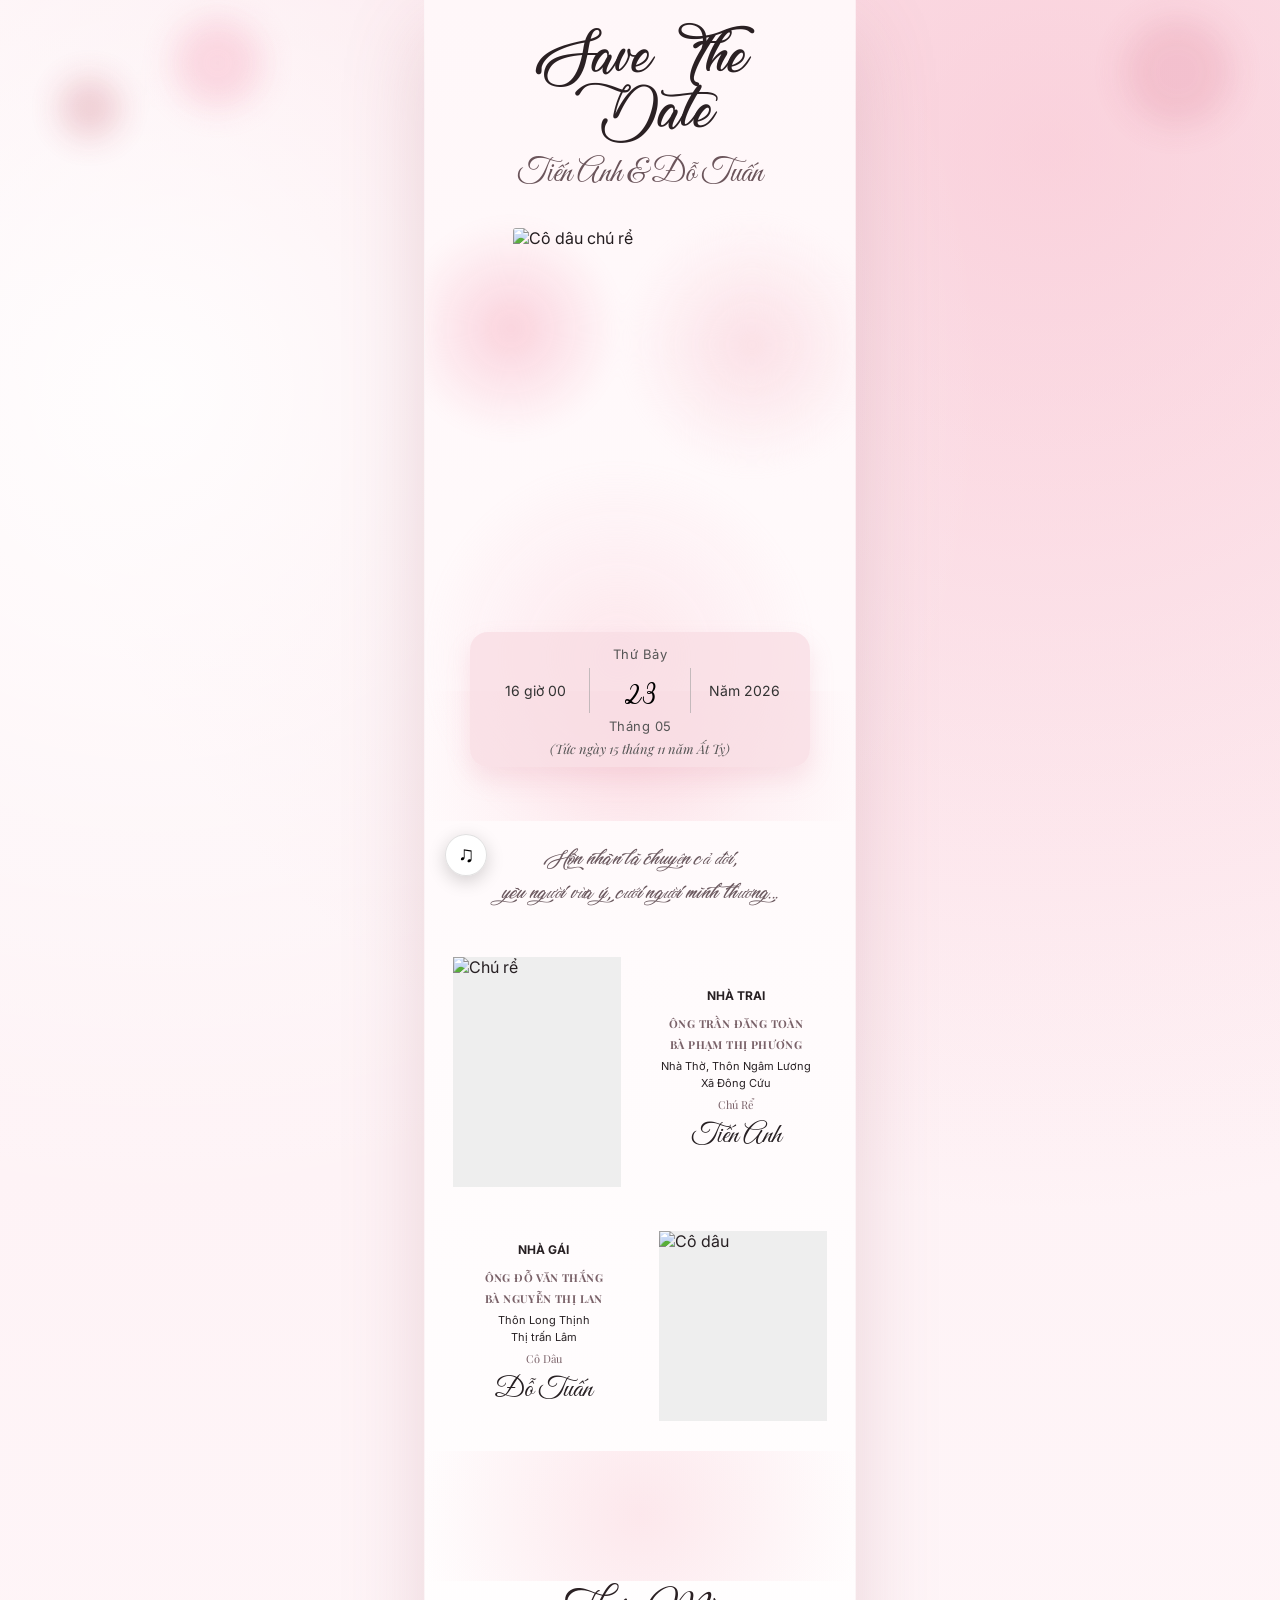
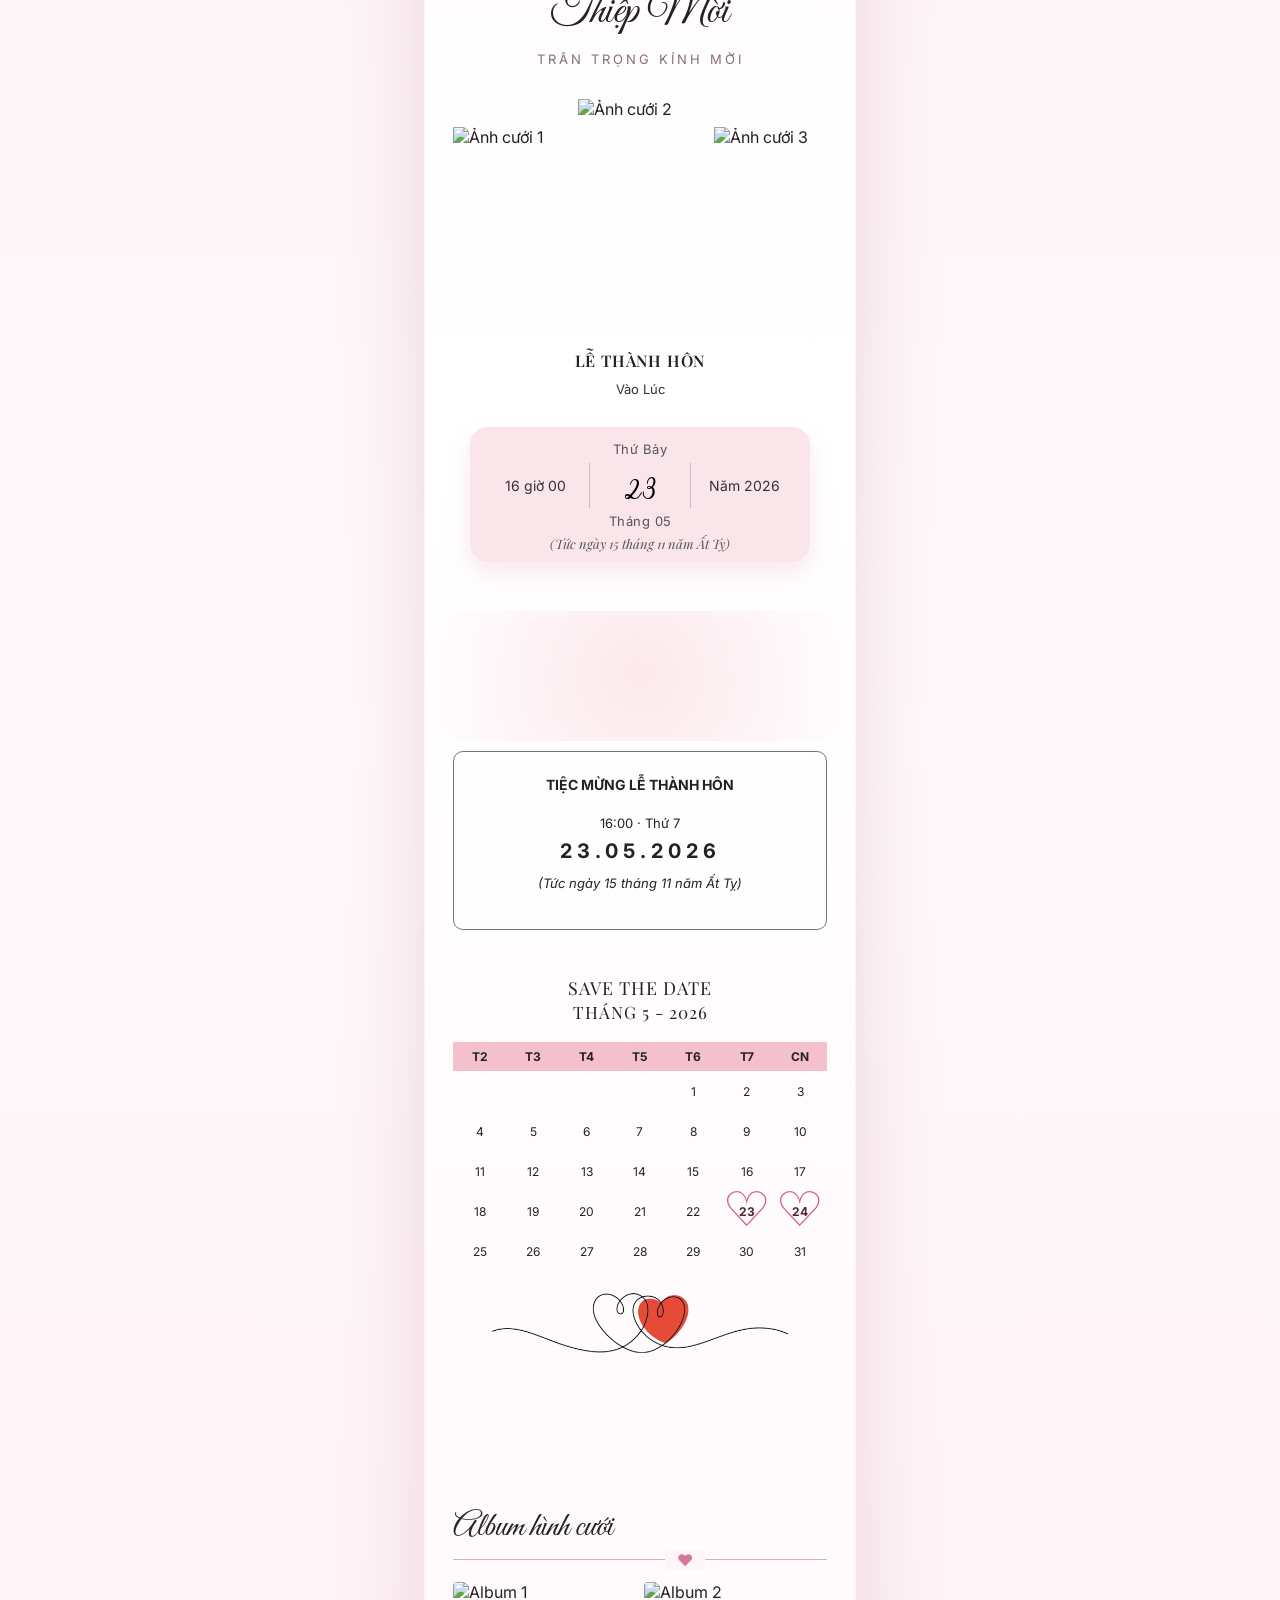
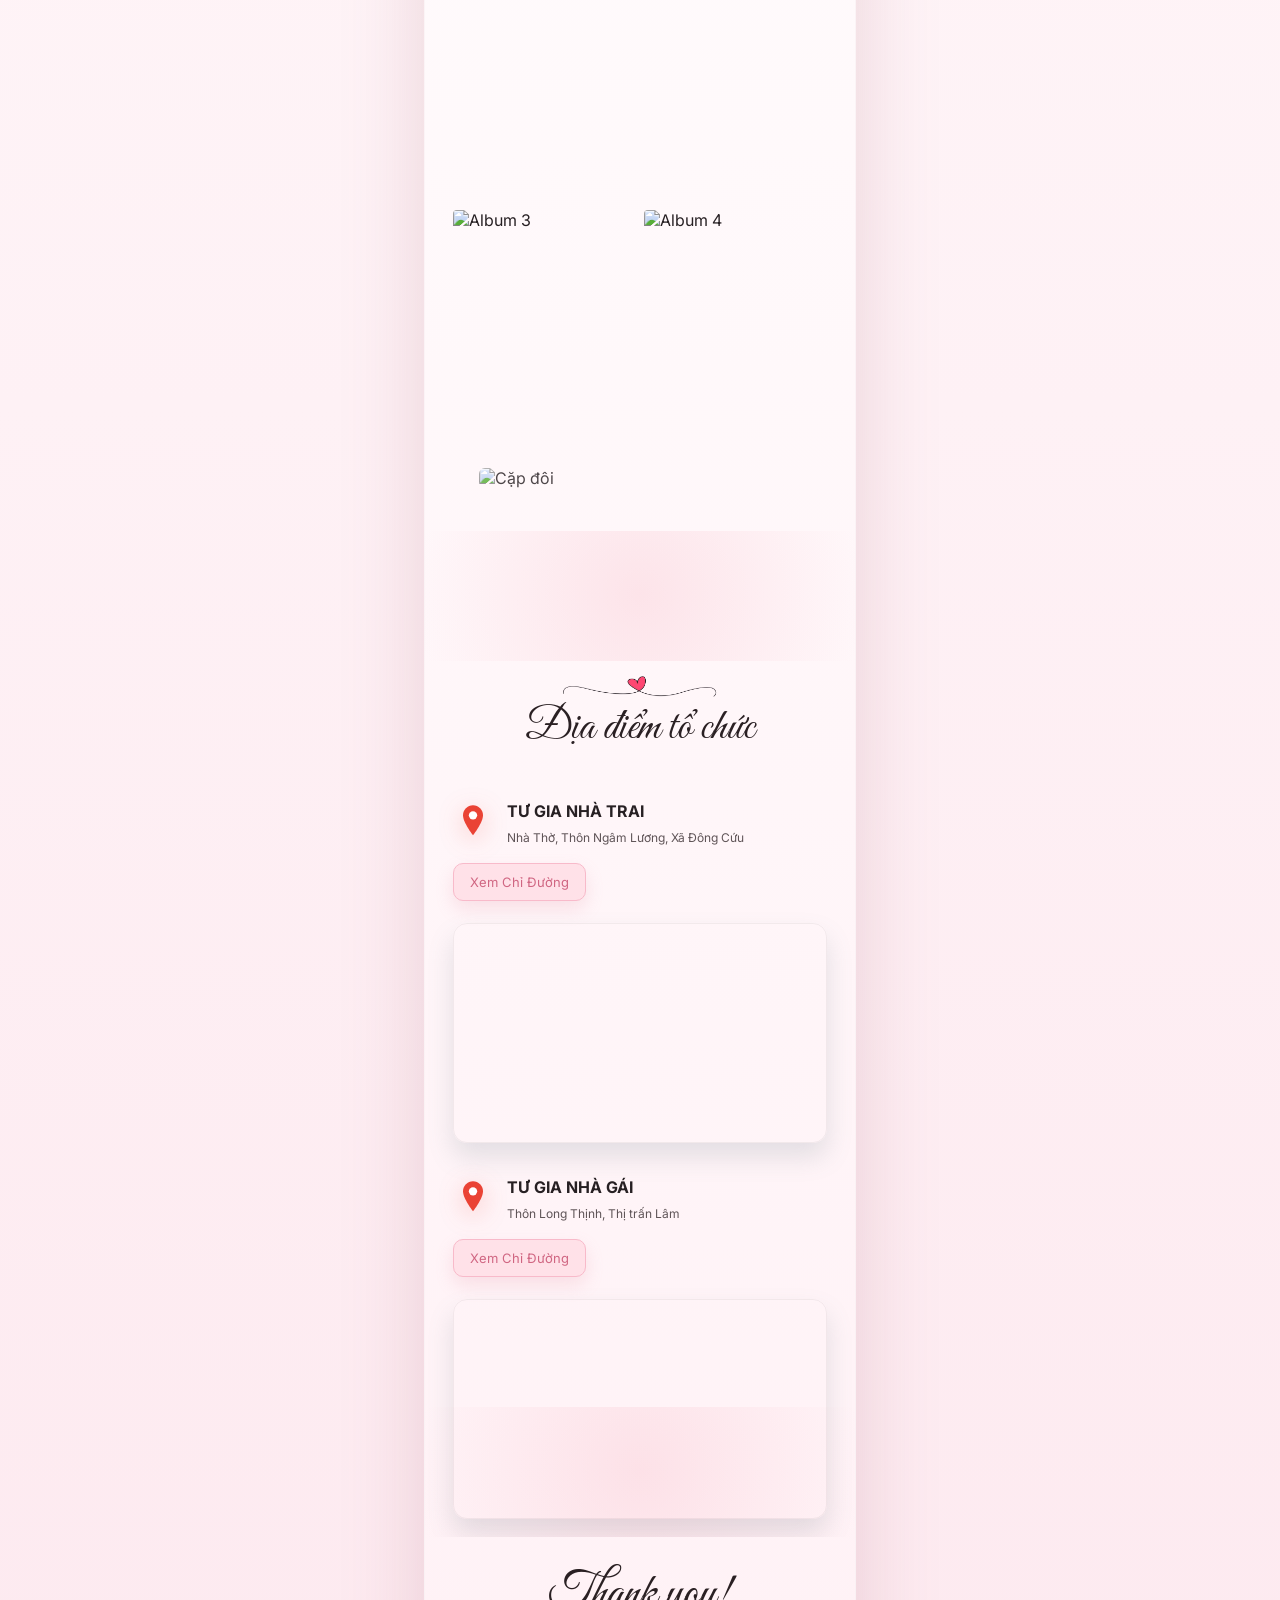
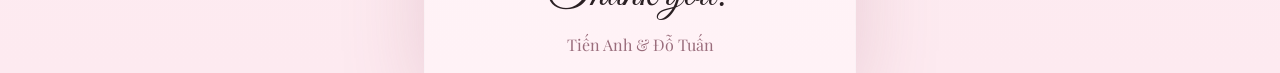
==== index.html @ 66c163c9 "Add wedding invitation HTML and CSS styles - Created index.html for the wedding invitation page with" ====
<!doctype html>
<html lang="vi">
<head>
  <meta charset="UTF-8" />
  <meta name="viewport" content="width=device-width, initial-scale=1.0" />
  <title data-var="pageTitle">Thư mời cưới Tiến Anh & Đỗ Tuấn</title>
  <link rel="preconnect" href="https://fonts.googleapis.com">
  <link rel="preconnect" href="https://fonts.gstatic.com" crossorigin>
  <link href="https://fonts.googleapis.com/css2?family=Great+Vibes&family=Playfair+Display:wght@400;500;600;700&family=Inter:wght@300;400;500;600;700&display=swap" rel="stylesheet">
  <link rel="stylesheet" href="assets/style.css" />
  <script>
    window.WEDDING_CONFIG = {
      pageTitle: "Thư mời cưới Tiến Anh & Đỗ Tuấn",
      pageHeading: "THƯ MỜI CƯỚI TIẾN ANH & ĐỖ TUẤN",
      heroNames: "Tiến Anh & Đỗ Tuấn",
      namesSmall: "Tiến Anh & Đỗ Tuấn",
      groomName: "Tiến Anh",
      brideName: "Đỗ Tuấn",
      groomFather: "Ông TRẦN ĐĂNG TOÀN",
      groomMother: "Bà PHẠM THỊ PHƯƠNG",
      brideFather: "Ông ĐỖ VĂN THẮNG",
      brideMother: "Bà NGUYỄN THỊ LAN",
      groomAddress: "Nhà Thờ, Thôn Ngâm Lương<br>Xã Đông Cứu",
      groomAddressInline: "Nhà Thờ, Thôn Ngâm Lương, Xã Đông Cứu",
      brideAddress: "Thôn Long Thịnh<br>Thị trấn Lâm",
      brideAddressInline: "Thôn Long Thịnh, Thị trấn Lâm",
      hostPlaceText: "Tư Gia Nhà Trai"
    };
  </script>
</head>
<body>
  <div class="petal-layer" aria-hidden="true"></div>

  <main class="phone-page">
    <button class="music-btn" id="musicBtn" aria-label="Bật/tắt nhạc">♫</button>
    <audio id="bgMusic" loop>
      <source src="bgmusic/wedding.mp3" type="audio/mpeg">
    </audio>

    <section class="screen hero reveal">
      <div class="pink-cloud"></div>
      <p class="script small-script">Save The Date</p>
      <h1 class="names" data-var="heroNames">Tiến Anh & Đỗ Tuấn</h1>
      <div class="couple-cutout">
        <img src="https://taothiep.megahai.com/hoangduy-nguyenthao/upload/bia.jpeg?v=20260101000001" alt="Cô dâu chú rể">
      </div>
      
      <div class="date-panel">
        <!-- Date Card được làm lại theo ảnh mẫu -->
        <div class="date-card">
          <div class="date-side">16 giờ 00</div>
          <div class="date-divider"></div>
          <div class="date-center">
            <span class="day-name">Thứ Bảy</span>
            <span class="big-day">23</span>
            <span class="month-name">Tháng 05</span>
          </div>
          <div class="date-divider"></div>
          <div class="date-side">Năm 2026</div>
        </div>
        
        <p class="lunar">(Tức ngày 15 tháng 11 năm Ất Tỵ)</p>
      </div>
    </section>

    <section class="screen intro reveal">
      <p class="quote">Hôn nhân là chuyện cả đời,<br>yêu người vừa ý, cưới người mình thương...</p>
      <div class="two-col">
        <div class="portrait-card tall"><img src="https://taothiep.megahai.com/hoangduy-nguyenthao/upload/chure.jpeg?v=20260101000001" alt="Chú rể"></div>
        <div class="family-text">
          <h3>NHÀ TRAI</h3>
          <p class="parent-name"><span data-var="groomFather">TRẦN ĐĂNG TOÀN</span></p>
          <p class="parent-name"><span data-var="groomMother">PHẠM THỊ PHƯƠNG</span></p>
          <p data-var="groomAddress" data-var-html>Nhà Thờ, Thôn Ngâm Lương<br>Xã Đông Cứu</p>
          <span>Chú Rể</span>
          <strong data-var="groomName">Tiến Anh</strong>
        </div>
      </div>
      <div class="two-col reverse">
        <div class="family-text">
          <h3>NHÀ GÁI</h3>
          <p class="parent-name"><span data-var="brideFather">ĐỖ VĂN THẮNG</span></p>
          <p class="parent-name"><span data-var="brideMother">NGUYỄN THỊ LAN</span></p>
          <p data-var="brideAddress" data-var-html>Thôn Long Thịnh<br>Thị trấn Lâm</p>
          <span>Cô Dâu</span>
          <strong data-var="brideName">Đỗ Tuấn</strong>
        </div>
        <div class="portrait-card"><img src="https://taothiep.megahai.com/hoangduy-nguyenthao/upload/codau.jpeg?v=20260101000001" alt="Cô dâu"></div>
      </div>
    </section>

    <section class="screen invite reveal">
      <p class="script section-script">Thiệp Mời</p>
      <p class="sub">TRÂN TRỌNG KÍNH MỜI</p>
      <div class="photo-strip">
        <img src="https://taothiep.megahai.com/hoangduy-nguyenthao/upload/hinhcuoi1.jpeg?v=20260101000001" alt="Ảnh cưới 1">
        <img class="mid" src="https://taothiep.megahai.com/hoangduy-nguyenthao/upload/hinhcuoi2.jpeg?v=20260101000001" alt="Ảnh cưới 2">
        <img src="https://taothiep.megahai.com/hoangduy-nguyenthao/upload/hinhcuoi3.jpeg?v=20260101000001" alt="Ảnh cưới 3">
      </div>
      <h2>LỄ THÀNH HÔN</h2>
      <p class="sub dark">Vào Lúc</p>
      
      <div class="date-panel">
        <!-- Date Card thứ hai được làm lại theo ảnh mẫu -->
        <div class="date-card">
          <div class="date-side">16 giờ 00</div>
          <div class="date-divider"></div>
          <div class="date-center">
            <span class="day-name">Thứ Bảy</span>
            <span class="big-day">23</span>
            <span class="month-name">Tháng 05</span>
          </div>
          <div class="date-divider"></div>
          <div class="date-side">Năm 2026</div>
        </div>
        
        <p class="lunar">(Tức ngày 15 tháng 11 năm Ất Tỵ)</p>
      </div>
    </section>

    <section class="screen ceremony reveal">
      <div class="event-box">
        <h2>TIỆC MỪNG LỄ THÀNH HÔN</h2>
        <p>16:00 · Thứ 7</p>
        <strong>23.05.2026</strong>
        <em>(Tức ngày 15 tháng 11 năm Ất Tỵ)</em>
      </div>
      <p class="calendar-title">SAVE THE DATE<br><span>THÁNG 5 - 2026</span></p>
      <div class="calendar">
        <b>T2</b><b>T3</b><b>T4</b><b>T5</b><b>T6</b><b>T7</b><b>CN</b>
        <span></span><span></span><span></span><span></span><span>1</span><span>2</span><span>3</span>
        <span>4</span><span>5</span><span>6</span><span>7</span><span>8</span><span>9</span><span>10</span>
        <span>11</span><span>12</span><span>13</span><span>14</span><span>15</span><span>16</span><span>17</span>
        <span>18</span><span>19</span><span>20</span><span>21</span><span>22</span><span class="heart">23</span><span class="heart">24</span>
        <span>25</span><span>26</span><span>27</span><span>28</span><span>29</span><span>30</span><span>31</span>
      </div>
      <div class="curve"></div>
    </section>

    <section class="screen album reveal">
      <p class="script album-title">Album hình cưới</p>
      <div class="heart-line"><span>♥</span></div>
      <div class="grid-gallery">
        <img src="https://taothiep.megahai.com/hoangduy-nguyenthao/upload/hinhcuoi1.jpeg?v=20260101000001" alt="Album 1">
        <img src="https://taothiep.megahai.com/hoangduy-nguyenthao/upload/hinhcuoi2.jpeg?v=20260101000001" alt="Album 2">
        <img src="https://taothiep.megahai.com/hoangduy-nguyenthao/upload/hinhcuoi3.jpeg?v=20260101000001" alt="Album 3">
        <img src="https://taothiep.megahai.com/hoangduy-nguyenthao/upload/hinhcuoi4.jpeg?v=20260101000001" alt="Album 4">
      </div>
      <div class="final-couple">
        <img src="https://taothiep.megahai.com/hoangduy-nguyenthao/upload/loingo.jpeg?v=20260101000001" alt="Cặp đôi">
      </div>
    </section>

    <section class="screen map-section reveal">
      <p class="script section-script">Địa điểm tổ chức</p>
      <div class="location-head">
        <span class="map-pin" aria-hidden="true">
          <svg viewBox="0 0 24 24" focusable="false" aria-hidden="true">
            <path fill="#EA4335" d="M12 2c-3.31 0-6 2.69-6 6 0 4.5 6 12 6 12s6-7.5 6-12c0-3.31-2.69-6-6-6z"/>
            <circle cx="12" cy="8" r="2.5" fill="#fff"/>
          </svg>
        </span>
        <div>
          <h3>TƯ GIA NHÀ TRAI</h3>
          <p data-var="groomAddressInline">Nhà Thờ, Thôn Ngâm Lương, Xã Đông Cứu</p>
        </div>
      </div>
      <a class="map-btn" href="https://www.google.com/maps/place/Ch%E1%BB%A3+%C4%90%E1%BB%93/@20.7949541,106.3426278,17z" target="_blank">Xem Chỉ Đường</a>
      <div class="map-card">
        <iframe src="https://www.google.com/maps/embed?pb=!1m18!1m12!1m3!1d3414.2269371338166!2d106.34262781031671!3d20.794954095688816!2m3!1f0!2f0!3f0!3m2!1i1024!2i768!4f13.1!3m3!1m2!1s0x3135916736a52395%3A0x5b0f95502371649e!2zQ2jhu6MgxJDhu40!5e1!3m2!1sen!2s!4v1779262738162!5m2!1sen!2s" width="600" height="450" style="border:0;" allowfullscreen="" loading="lazy" referrerpolicy="no-referrer-when-downgrade"></iframe>
      </div>
      <div class="location-head">
        <span class="map-pin" aria-hidden="true">
          <svg viewBox="0 0 24 24" focusable="false" aria-hidden="true">
            <path fill="#EA4335" d="M12 2c-3.31 0-6 2.69-6 6 0 4.5 6 12 6 12s6-7.5 6-12c0-3.31-2.69-6-6-6z"/>
            <circle cx="12" cy="8" r="2.5" fill="#fff"/>
          </svg>
        </span>
        <div>
          <h3>TƯ GIA NHÀ GÁI</h3>
          <p data-var="brideAddressInline">Thôn Long Thịnh, Thị trấn Lâm</p>
        </div>
      </div>
      <a class="map-btn" href="https://www.google.com/maps/place/Ch%E1%BB%A3+%C4%90%E1%BB%93/@20.7949541,106.3426278,17z" target="_blank">Xem Chỉ Đường</a>
      <div class="map-card">
        <iframe src="https://www.google.com/maps/embed?pb=!1m18!1m12!1m3!1d3414.2269371338166!2d106.34262781031671!3d20.794954095688816!2m3!1f0!2f0!3f0!3m2!1i1024!2i768!4f13.1!3m3!1m2!1s0x3135916736a52395%3A0x5b0f95502371649e!2zQ2jhu6MgxJDhu40!5e1!3m2!1sen!2s!4v1779262738162!5m2!1sen!2s" width="600" height="450" style="border:0;" allowfullscreen="" loading="lazy" referrerpolicy="no-referrer-when-downgrade"></iframe>
      </div>
    </section>

    <section class="screen thanks reveal">
      <p class="script">Thank you!</p>
      <p class="names-small" data-var="namesSmall">Tiến Anh & Đỗ Tuấn</p>
      <div class="wish-list" id="wishList"></div>
    </section>
  </main>

  <div class="modal" id="rsvpModal">
    <div class="modal-card">
      <button class="close" id="rsvpClose">×</button>
      <p class="script">Xác nhận tham dự</p>
      <input placeholder="Tên khách mời">
      <select>
        <option>Có tham dự</option>
        <option>Không thể tham dự</option>
      </select>
      <button class="submit">Gửi xác nhận</button>
    </div>
  </div>

  <script src="assets/app.js"></script>
</body>
</html>
---- assets/style.css ----
/* Root Variables */
:root {
    --pink: #f8dce3;
    --pink2: #fff2f5;
    --rose: #df879c;
    --text: #272023;
    --muted: #816b70;
}

/* Fonts */
@font-face {
    font-family: 'LovelyHome';
    src: url('fonts/LovelyHome-9aBZ.ttf') format('truetype');
    font-weight: normal;
    font-style: normal;
    font-display: swap;
}

@font-face {
    font-family: 'Wedding';
    src: url('fonts/Wedding.ttf') format('truetype');
    font-weight: normal;
    font-style: normal;
    font-display: swap;
}

/* Global Styles */
* {
    box-sizing: border-box;
}

html {
    scroll-behavior: smooth;
}

body {
    margin: 0;
    font-family: Inter, sans-serif;
    color: var(--text);
    background:
        radial-gradient(circle at 12% 8%, rgba(255, 255, 255, .9), transparent 18%),
        radial-gradient(circle at 82% 3%, rgba(246, 174, 193, .45), transparent 22%),
        linear-gradient(180deg, #fdeef2 0%, #fff8fa 48%, #fdeaf0 100%);
    min-height: 100vh;
}

body::before {
    content: "";
    position: fixed;
    inset: 0;
    background:
        radial-gradient(circle at 7% 12%, rgba(196, 83, 103, .28) 0 30px, transparent 31px),
        radial-gradient(circle at 17% 7%, rgba(247, 168, 190, .42) 0 44px, transparent 45px),
        radial-gradient(circle at 92% 8%, rgba(221, 124, 148, .25) 0 54px, transparent 55px);
    filter: blur(16px);
    opacity: .9;
    pointer-events: none;
}

/* Layout container */
.phone-page {
    position: relative;
    width: min(430px, 100vw);
    margin: 0 auto;
    background: linear-gradient(180deg, #fff7f9 0, #fff 42%, #fff2f6 100%);
    min-height: 100vh;
    overflow: hidden;
    box-shadow: 0 0 0 1px rgba(255, 255, 255, .6), 0 30px 80px rgba(157, 82, 102, .2);
}

.screen {
    min-height: 760px;
    padding: 10px 28px 42px;
    position: relative;
    display: flex;
    flex-direction: column;
    align-items: center;
    overflow: hidden;
}

.screen::after {
    content: "";
    position: absolute;
    inset: auto -90px -80px -90px;
    height: 210px;
    background: radial-gradient(circle at 50% 30%, rgba(248, 190, 202, .34), transparent 66%);
    pointer-events: none;
    z-index: 0;
}

.ceremony::after,
.thanks::after {
    display: none;
}

.screen>* {
    position: relative;
    z-index: 1;
}

/* --- LÀM LẠI KHỐI DATE-CARD THEO MẪU ẢNH --- */
.date-card {
    display: flex;
    align-items: center;
    justify-content: center;
    width: 100%;
    max-width: 320px;
    margin: 0 auto 6px;
    background: transparent !important;
    border: none !important;
    box-shadow: none !important;
    backdrop-filter: none !important;
    padding: 0;
    gap: 0;
}

.date-panel {
    width: 100%;
    max-width: 340px;
    margin: 22px auto 12px;
    padding: 14px 12px 10px;
    background: rgba(248, 220, 227, .75);
    border-radius: 18px;
    box-shadow: 0 12px 24px rgba(223, 135, 156, .18);
}

.date-panel .lunar {
    margin: 4px 0 0;
    text-align: center;
}

.date-card .date-side {
    flex: 1;
    text-align: center;
    font-size: 14px;
    color: #333333;
    font-weight: 400;
    white-space: nowrap;
}

.date-card .date-divider {
    width: 1px;
    height: 45px;
    background: #a0a0a0;
    opacity: 0.6;
}

.date-card .date-center {
    display: flex;
    flex-direction: column;
    align-items: center;
    justify-content: center;
    padding: 0 16px;
    min-width: 100px;
}

.date-card .day-name,
.date-card .month-name {
    font-size: 13px;
    color: #555555;
    font-weight: 400;
    letter-spacing: 0.5px;
}

.date-card .big-day {
    font-family: 'Wedding', 'Playfair Display', serif;
    font-size: 56px;
    font-weight: 400;
    line-height: 1;
    color: #000000;
    margin: 0;
}

/* Typography elements */
.script {
    font-family: 'Great Vibes', cursive;
    font-size: 47px;
    line-height: 1;
    color: #2a2023;
    font-weight: 400;
    margin: 0;
    text-align: center;
}

.script.small-script {
    font-family: 'LovelyHome', 'Great Vibes', cursive;
    font-size: 55px;
    margin-top: 24px;
    text-align: center;
    width: 100%;
    /* Sử dụng clamp để font tự động nhỏ lại khi màn hình hẹp, không bị tràn */
    font-size: clamp(38px, 12vw, 55px);
    white-space: normal;
    /* Đổi từ nowrap thành normal để an toàn */
    word-break: break-word;
}

.names {
    font-family: 'Great Vibes', cursive;
    font-weight: 400;
    font-size: 32px;
    margin: 10px 0 34px;
    color: #6b555b;
}

.pink-cloud {
    position: absolute;
    inset: 0;
    background: radial-gradient(circle at 20% 40%, rgba(244, 154, 176, .42), transparent 18%), radial-gradient(circle at 76% 42%, rgba(249, 209, 218, .64), transparent 22%), radial-gradient(circle at 45% 80%, rgba(249, 189, 204, .32), transparent 28%);
    filter: blur(10px);
    opacity: .95;
    z-index: 0;
}

.couple-cutout {
    width: 255px;
    height: 382px;
    display: flex;
    justify-content: center;
    align-items: flex-end;
    overflow: hidden;
}

.couple-cutout img {
    width: 100%;
    height: 100%;
    object-fit: cover;
    object-position: center;
    border-radius: 3px;
    mix-blend-mode: multiply;
    filter: contrast(1.04) saturate(.92);
}

.lunar {
    font-family: 'Playfair Display', serif;
    font-size: 13px;
    font-style: italic;
    color: #555;
    margin: 8px 0 0;
}

.quote {
    font-family: 'LovelyHome', 'Great Vibes', cursive;
    font-size: 20px;
    font-style: italic;
    line-height: 1.7;
    letter-spacing: .3px;
    text-align: center;
    color: #6c5a60;
    margin: 12px 0 34px;
}

/* Two columns content layout */
.two-col {
    width: 100%;
    display: grid;
    grid-template-columns: 45% 1fr;
    gap: 24px;
    align-items: center;
    margin: 12px 0 44px;
}

.two-col.reverse {
    grid-template-columns: 1fr 45%;
    margin-top: 0;
}

.two-col > * {
    opacity: 0;
    transform: translateX(-46px);
    transition: opacity 1.35s ease, transform 1.35s cubic-bezier(.22, .8, .2, 1);
}

.two-col > *:last-child {
    transform: translateX(46px);
}

.intro.visible .two-col > * {
    opacity: 1;
    transform: translateX(0);
}

.intro.visible .two-col:nth-of-type(2) > * {
    transition-delay: .14s;
}

.portrait-card {
    height: 190px;
    background: #eee;
    overflow: hidden;
}

.portrait-card.tall {
    height: 230px;
}

.portrait-card img {
    width: 100%;
    height: 100%;
    object-fit: cover;
}

.family-text {
    text-align: center;
    font-size: 11px;
    line-height: 1.6;
}

.family-text h3 {
    font-size: 12px;
    margin: 0 0 8px;
}

.family-text p {
    margin: 3px 0;
}

.family-text .parent-name {
    margin: 1px 0;
}

.family-text .parent-name span {
    display: inline-block;
    text-transform: uppercase;
    font-weight: 700;
    letter-spacing: .4px;
}

.family-text span {
    display: block;
    margin-top: 2px;
    font-family: 'Playfair Display', serif;
    color: #796168;
}

.family-text strong {
    display: block;
    font-family: 'Great Vibes', cursive;
    font-size: 28px;
    font-weight: 400;
}


.section-script {
    font-size: 44px;
    margin: 0 0 16px;
}

.sub {
    letter-spacing: 3px;
    font-size: 13px;
    color: #896f77;
    margin: 0 0 26px;
}

.sub.dark {
    letter-spacing: 0;
    margin-bottom: 8px;
    color: #333;
}

.photo-strip {
    width: 100%;
    display: grid;
    grid-template-columns: 1fr 1.1fr 1fr;
    gap: 12px;
    align-items: center;
    margin: 6px 0 34px;
}

.photo-strip img {
    width: 100%;
    height: 150px;
    object-fit: cover;
    opacity: 0;
    transform: translateX(-52px);
    transition: opacity 4s ease, transform 4s cubic-bezier(.22, .8, .2, 1);
}

.photo-strip .mid {
    height: 205px;
    transform: none;
    transition: opacity 4s ease;
}

.photo-strip img:last-child {
    transform: translateX(52px);
}

.invite.visible .photo-strip img {
    opacity: 1;
    transform: translateX(0);
}

.invite.visible .photo-strip .mid {
    transform: none;
}

.invite h2 {
    font-family: 'Playfair Display', serif;
    font-size: 16px;
    font-weight: 600;
    margin: 12px 0 10px;
    letter-spacing: .8px;
}

.place {
    font-size: 13px;
    margin-top: 18px;
}

/* Ceremony & Box Event Elements */
.event-box {
    width: 100%;
    border: 1px solid #777;
    border-radius: 10px;
    padding: 24px 16px;
    text-align: center;
    background: rgba(255, 255, 255, .45);
}

.event-box h2 {
    font-size: 14px;
    margin: 0 0 22px;
}

.event-box p {
    margin: 0 0 8px;
    font-size: 13px;
}

.event-box strong {
    display: block;
    font-size: 20px;
    letter-spacing: 5px;
    margin-bottom: 12px;
}

.event-box em {
    display: block;
    font-size: 13px;
    margin-bottom: 14px;
}

.event-box span {
    font-size: 13px;
}

.calendar-title {
    font-family: 'Playfair Display', serif;
    text-align: center;
    font-size: 18px;
    letter-spacing: 1px;
    margin: 46px 0 18px;
    
}

.calendar-title span {
    font-size: 17px;
}

.calendar {
    width: 100%;
    display: grid;
    grid-template-columns: repeat(7, 1fr);
    gap: 0;
    text-align: center;
    font-size: 12px;
}

.calendar b {
    background: #f4c0cd;
    padding: 7px 0;
    font-size: 12px;
}

.calendar span {
    height: 40px;
    display: flex;
    align-items: center;
    justify-content: center;
    position: relative;
}

.calendar span.heart {
    color: #4b2632;
    font-weight: 700;
    z-index: 0;
}

.calendar span.heart::before {
    content: "♡";
    position: absolute;
    inset: 50% auto auto 50%;
    transform: translate(-50%, -53%) scaleX(1.14);
    color: #d95f7f;
    font-family: Georgia, 'Times New Roman', serif;
    font-size: 48px;
    font-weight: 400;
    line-height: 1;
    z-index: -1;
}

.curve {
    width: 400px;
    height: 60px;
    background: url('decoration/heart02.png') center/contain no-repeat;
    align-self: center;
    margin-top: 22px;
}

/* Map Section Styles */
.map-section {
    padding-top: 46px;
    padding-bottom: 18px;
}

.screen.map-section.reveal.visible::before {
    content: "";
    position: absolute;
    top: 8px;
    left: 50%;
    width: 170px;
    height: 34px;
    background: url('decoration/heart03.png') center/contain no-repeat;
    transform: translateX(-50%);
    pointer-events: none;
    z-index: 2;
}

.map-section .location-head {
    display: flex;
    gap: 14px;
    align-items: center;
    width: 100%;
    margin: 30px 0 16px;
}

.location-head .map-pin {
    width: 40px;
    height: 40px;
    display: flex;
    align-items: center;
    justify-content: center;
    font-size: 0;
}

.location-head .map-pin svg {
    width: 40px;
    height: 40px;
    display: block;
    filter: drop-shadow(0 6px 12px rgba(234, 67, 53, .25));
}

.location-head h3 {
    margin: 4px 0 8px;
    font-size: 16px;
}

.location-head p {
    margin: 0;
    font-size: 12px;
    color: #5f5457;
    line-height: 1.5;
}

.map-btn {
    align-self: flex-start;
    text-decoration: none;
    background: #ffe1e8;
    color: #d06682;
    border: 1px solid #f8baca;
    border-radius: 10px;
    padding: 10px 16px;
    font-size: 13px;
    margin-bottom: 22px;
    box-shadow: 0 8px 18px rgba(223, 135, 156, .2);
}

.map-card {
    width: 100%;
    height: 220px;
    border-radius: 14px;
    overflow: hidden;
    box-shadow: 0 14px 26px rgba(99, 121, 135, .18);
    border: 1px solid rgba(0, 0, 0, .05);
}

.map-card iframe {
    width: 100%;
    height: 100%;
    border: 0;
    display: block;
}

.divider {
    width: 100%;
    height: 1px;
    background: #e8b8c5;
    margin-top: 46px;
    position: relative;
}

.divider span {
    position: absolute;
    left: 50%;
    top: 50%;
    transform: translate(-50%, -50%);
    color: #e28da3;
    padding: 0 12px;
}

/* Album & Gallery Sections */
.album-title {
    font-size: 34px;
    align-self: flex-start;
}

.heart-line {
    width: 100%;
    height: 1px;
    background: #d8aeb8;
    margin: 14px 0 22px;
    position: relative;
}

.heart-line span {
    position: absolute;
    left: 62%;
    top: 50%;
    transform: translate(-50%, -50%);
    color: #d87994;
    background: #fff4f7;
    padding: 0 12px;
}

.grid-gallery {
    display: grid;
    grid-template-columns: 1fr 1fr;
    gap: 8px;
    width: 100%;
}

.grid-gallery img {
    width: 100%;
    height: 220px;
    object-fit: cover;
    border-radius: 4px;
    opacity: 0;
    transition: opacity 1.35s ease, transform 1.35s cubic-bezier(.22, .8, .2, 1), filter 1.35s ease;
}

.grid-gallery img:nth-child(1) {
    transform: translateX(-56px) rotate(-4deg);
}

.grid-gallery img:nth-child(2) {
    transform: translateY(-54px) scale(.92);
}

.grid-gallery img:nth-child(3) {
    transform: translateY(54px) rotate(4deg);
}

.grid-gallery img:nth-child(4) {
    transform: translateX(56px) scale(.94);
    filter: blur(3px);
}

.album.visible .grid-gallery img {
    opacity: 1;
    transform: none;
    filter: none;
}

.album.visible .grid-gallery img:nth-child(2) {
    transition-delay: .12s;
}

.album.visible .grid-gallery img:nth-child(3) {
    transition-delay: .24s;
}

.album.visible .grid-gallery img:nth-child(4) {
    transition-delay: .36s;
}

.final-couple {
    width: 86%;
    margin: 38px auto 0;
    opacity: 0;
    transform: scale(.9);
    transition: opacity 1.55s ease .48s, transform 1.55s cubic-bezier(.22, .8, .2, 1) .48s;
}

.final-couple img {
    width: 100%;
    height: 280px;
    object-fit: cover;
    object-position: center;
    border-radius: 6px;
}

.album.visible .final-couple {
    opacity: .82;
    transform: scale(1);
}

/* Thanks section */
.thanks {
    min-height: auto;
    padding-bottom: 0;
    display: flex;
    flex-direction: column;
    align-items: center;
}

.screen.thanks.reveal.visible {
    margin-top: 24px;
}

.names-small {
    font-family: 'Playfair Display', serif;
    color: #9a6d7c;
    margin-bottom: 12px;
}

.wish-list {
    width: 100%;
    margin-top: 6px;
}

.wish-item {
    background: #fff;
    border: 1px solid #f2d4dc;
    border-radius: 12px;
    padding: 12px;
    margin-top: 10px;
    font-size: 13px;
}

.wish-item b {
    display: block;
    margin-bottom: 5px;
}

/* Music Control Fixed Button */
.music-btn {
    position: fixed;
    z-index: 30;
    left: calc(50% - 195px);
    bottom: 24px;
    width: 42px;
    height: 42px;
    border-radius: 50%;
    border: 1px solid rgba(0, 0, 0, .12);
    background: rgba(255, 255, 255, .86);
    box-shadow: 0 5px 18px rgba(0, 0, 0, .18);
    font-size: 22px;
    cursor: pointer;
}

.music-btn.playing {
    animation: pulse 1.2s infinite;
}

@keyframes pulse {
    50% {
        transform: scale(1.08);
        box-shadow: 0 0 0 8px rgba(228, 151, 170, .22);
    }
}

/* Decorative Petals */
.petal-layer {
    position: fixed;
    inset: 0;
    pointer-events: none;
    z-index: 40;
    overflow: hidden;
}

.petal {
    position: absolute;
    top: -8vh;
    width: 18px;
    height: 13px;
    background: linear-gradient(135deg, #fff, #f4a8ba);
    border-radius: 100% 0 100% 0;
    opacity: .72;
    animation: fall linear forwards;
}

@keyframes fall {
    to {
        transform: translate3d(var(--x), 110vh, 0) rotate(720deg);
    }
}

/* Scroll Animation Elements */
.reveal {
    opacity: 0;
    transform: translateY(40px);
    transition: opacity .85s ease, transform .85s ease;
}

.reveal.visible {
    opacity: 1;
    transform: none;
}

/* RSVP Modal Window styles */
.modal {
    position: fixed;
    inset: 0;
    background: rgba(0, 0, 0, .35);
    z-index: 100;
    display: none;
    align-items: center;
    justify-content: center;
    padding: 24px;
}

.modal.show {
    display: flex;
}

.modal-card {
    width: min(360px, 100%);
    background: #fff8fa;
    border-radius: 22px;
    padding: 26px;
    position: relative;
    box-shadow: 0 25px 90px rgba(0, 0, 0, .26);
    display: flex;
    flex-direction: column;
    gap: 12px;
}

.modal .close {
    position: absolute;
    right: 16px;
    top: 12px;
    background: transparent;
    border: 0;
    font-size: 28px;
    cursor: pointer;
}

.modal .script {
    font-size: 38px;
    margin-bottom: 8px;
}

.modal input,
.modal select {
    width: 100%;
    border: 1px solid #efd1d9;
    border-radius: 10px;
    padding: 12px;
    background: #fff;
    font-family: Inter;
}

.modal .submit {
    border: 0;
    border-radius: 7px;
    padding: 12px 17px;
    font-weight: 700;
    box-shadow: 0 6px 16px rgba(153, 89, 104, .18);
    background: #e9c4dd;
    color: #4b3141;
    cursor: pointer;
}

/* Responsive Media Queries */
@media (max-width: 430px) {
    .phone-page {
        width: 100vw;
    }

    .music-btn {
        left: 18px;
    }

    .screen {
        min-height: 0px;
        padding-left: 24px;
        padding-right: 24px;
    }

    .date-card {
        max-width: 290px;
    }

    .date-card .date-side {
        font-size: 13px;
    }

    .date-card .big-day {
        font-size: 50px;
    }

    .date-card .date-center {
        padding: 0 12px;
        min-width: 90px;
    }

    .grid-gallery img {
        height: 202px;
    }

    .small-script {
        font-size: 50px;
    }

    .couple-cutout {
        width: 240px;
    }

    .script.small-script {
        font-size: clamp(36px, 11vw, 48px);
        /* Thu nhỏ vừa vặn với màn hình điện thoại */
        white-space: normal;
        line-height: 1.1;
    }

    .phone-page {
        width: 100vw;
    }
}
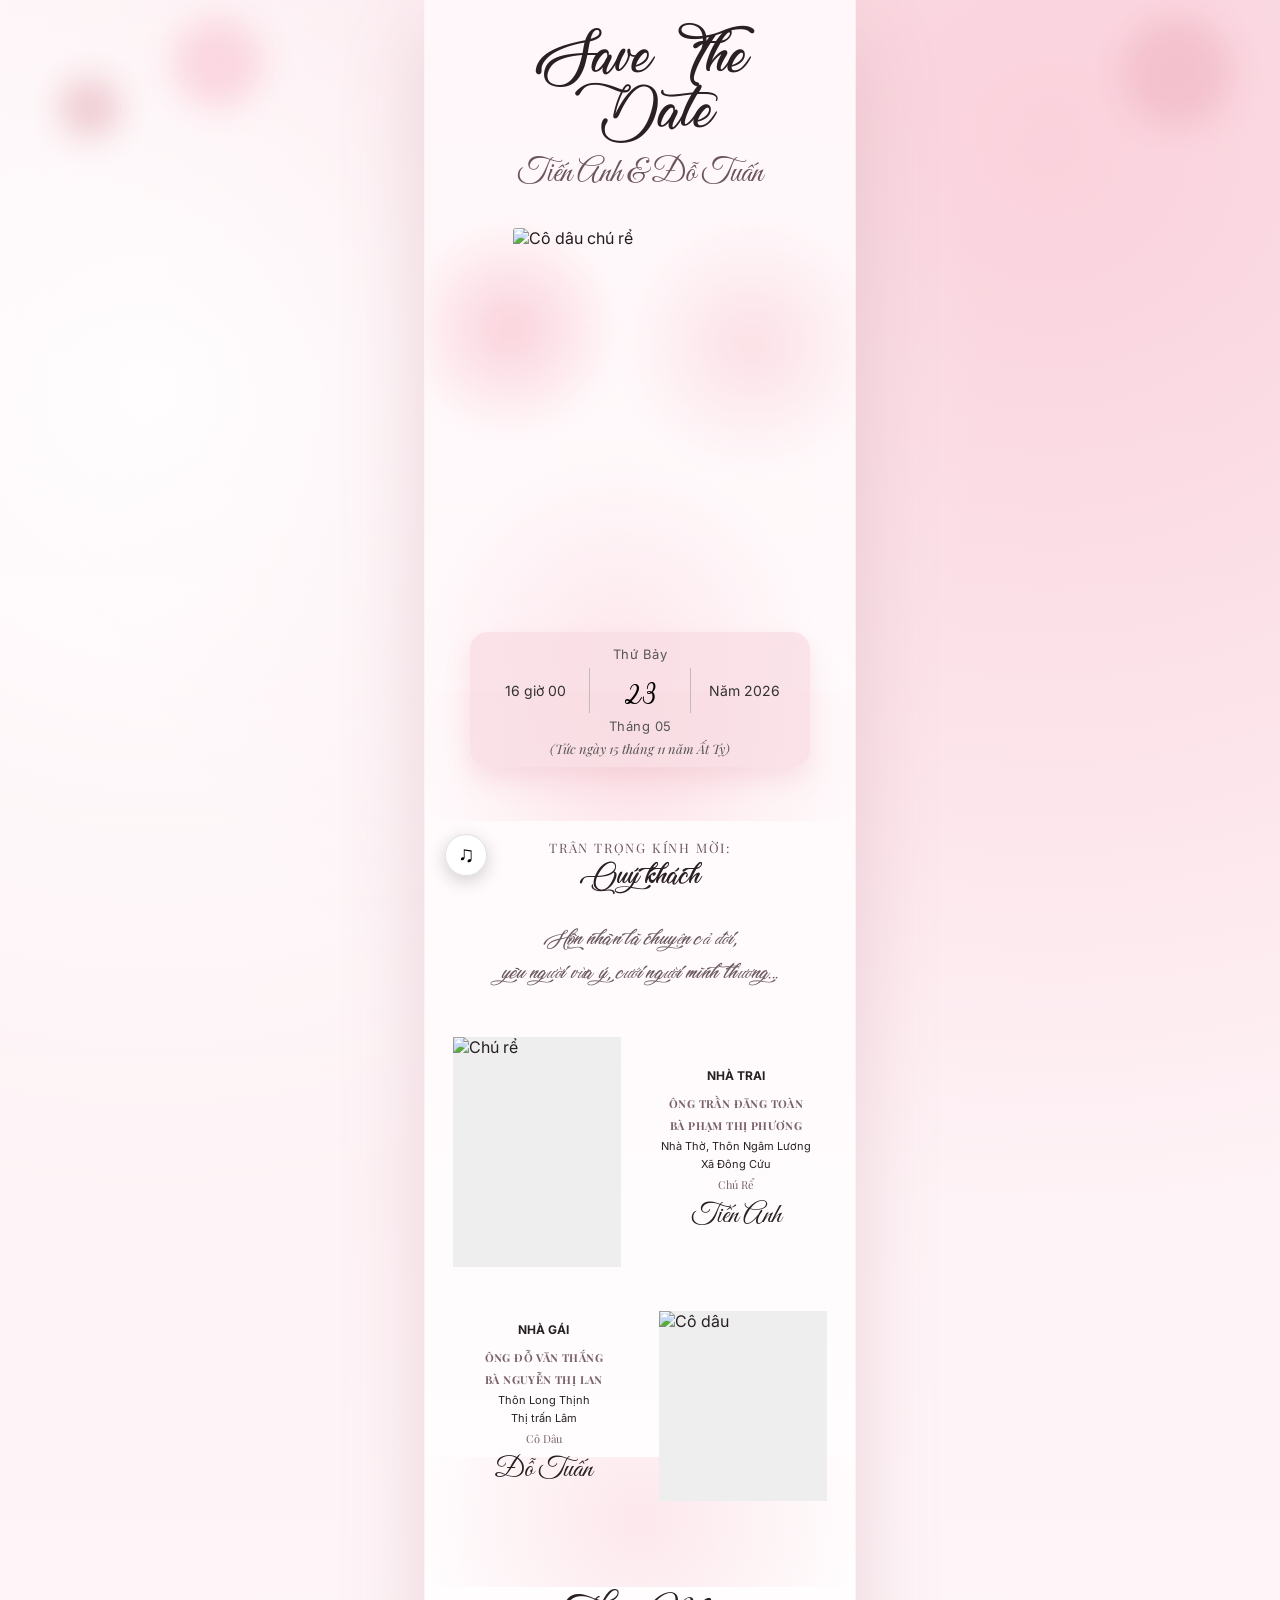
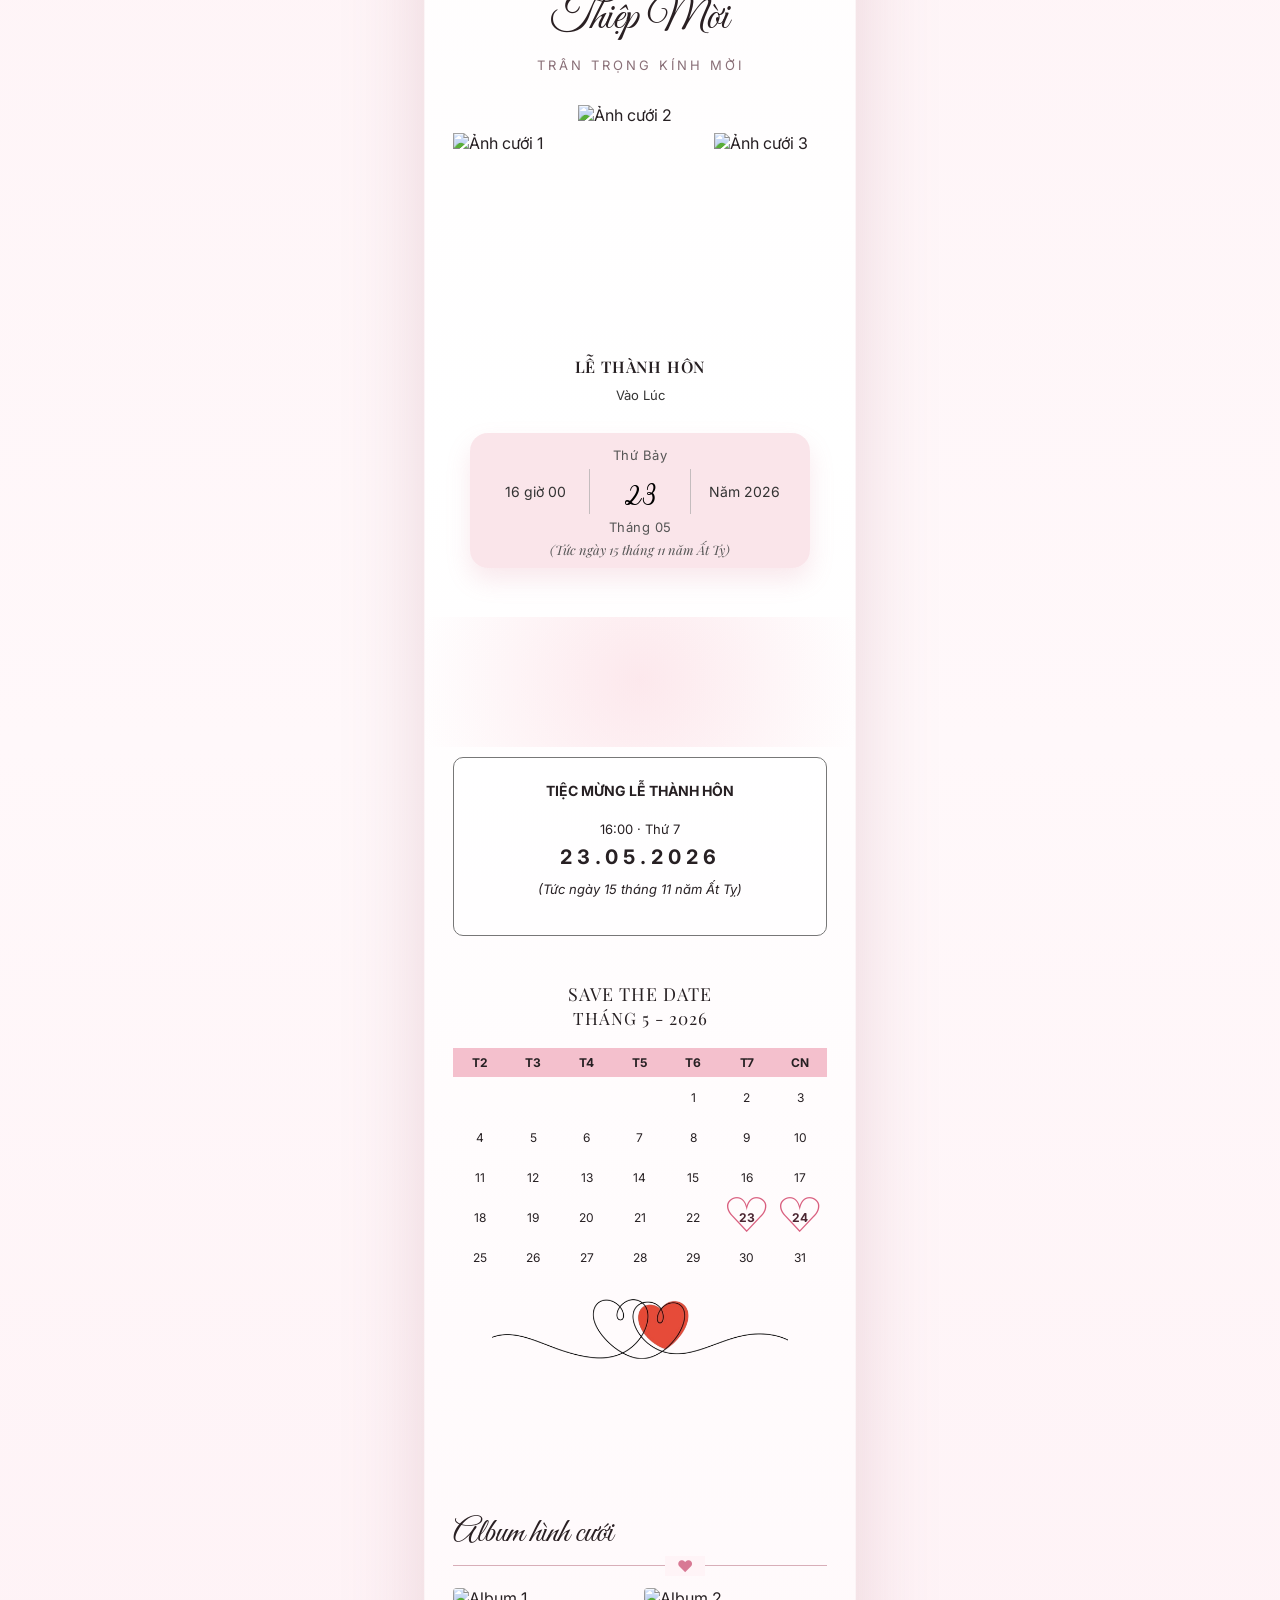
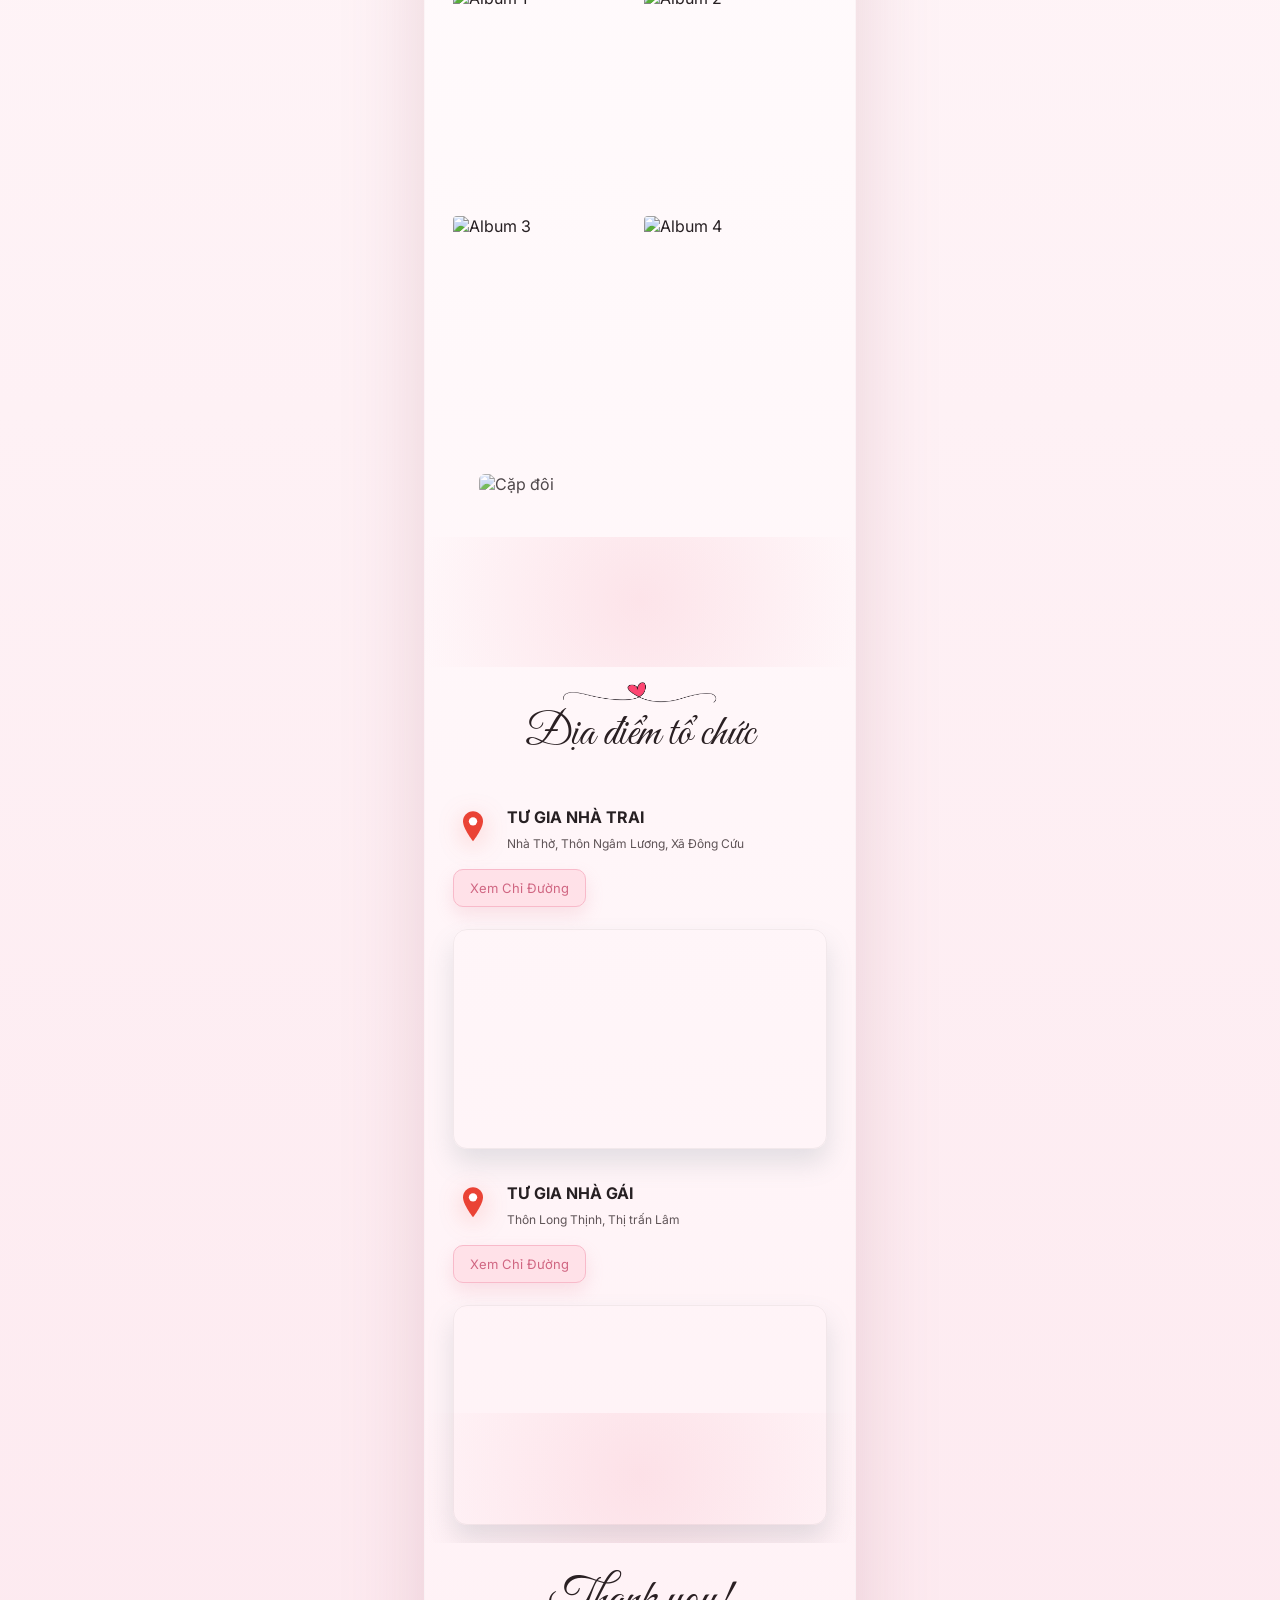
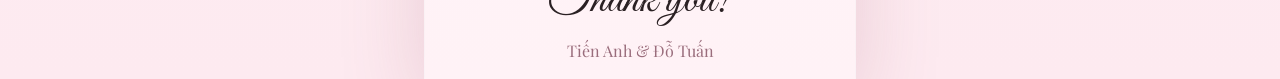
==== commit df8f3c64: "Add guest invitation feature and link generator" ====
--- a/index.html
+++ b/index.html
@@ -64,6 +64,10 @@
     </section>
 
     <section class="screen intro reveal">
+      <div class="guest-invite">
+        <span>Trân trọng kính mời:</span>
+        <strong data-guest-name>Quý khách</strong>
+      </div>
       <p class="quote">Hôn nhân là chuyện cả đời,<br>yêu người vừa ý, cưới người mình thương...</p>
       <div class="two-col">
         <div class="portrait-card tall"><img src="https://taothiep.megahai.com/hoangduy-nguyenthao/upload/chure.jpeg?v=20260101000001" alt="Chú rể"></div>
@@ -209,4 +213,4 @@
 
   <script src="assets/app.js"></script>
 </body>
-</html>+</html>
--- a/assets/style.css
+++ b/assets/style.css
@@ -248,6 +248,32 @@
     text-align: center;
     color: #6c5a60;
     margin: 12px 0 34px;
+}
+
+.guest-invite {
+    width: 100%;
+    text-align: center;
+    margin: 8px 0 18px;
+    color: #6f5961;
+}
+
+.guest-invite span {
+    display: block;
+    font-family: 'Playfair Display', serif;
+    font-size: 13px;
+    letter-spacing: 1.8px;
+    text-transform: uppercase;
+}
+
+.guest-invite strong {
+    display: block;
+    margin-top: 8px;
+    font-family: 'LovelyHome', 'Great Vibes', cursive;
+    font-size: clamp(22px, 6.2vw, 28px);
+    font-weight: 400;
+    line-height: 1.05;
+    color: #2a2023;
+    word-break: break-word;
 }
 
 /* Two columns content layout */
@@ -771,6 +797,70 @@
     }
 }
 
+.link-page {
+    min-height: 100vh;
+    display: flex;
+    align-items: center;
+    justify-content: center;
+    padding: 24px;
+}
+
+.link-maker {
+    width: min(420px, 100%);
+    padding: 28px 22px;
+    background: rgba(255, 247, 249, .92);
+    border: 1px solid rgba(223, 135, 156, .28);
+    border-radius: 14px;
+    box-shadow: 0 24px 60px rgba(157, 82, 102, .18);
+}
+
+.link-maker .script {
+    margin-bottom: 26px;
+    font-size: 42px;
+}
+
+.link-maker label {
+    display: block;
+    margin-bottom: 8px;
+    font-family: 'Playfair Display', serif;
+    font-size: 14px;
+    color: #4b3141;
+}
+
+.link-maker input,
+.link-maker textarea {
+    width: 100%;
+    border: 1px solid #f0b7c5;
+    border-radius: 8px;
+    padding: 12px 14px;
+    font: 14px Inter, sans-serif;
+    color: var(--text);
+    background: #fff;
+    outline: none;
+}
+
+.link-maker textarea {
+    min-height: 96px;
+    margin-top: 14px;
+    resize: vertical;
+}
+
+.link-maker button {
+    width: 100%;
+    border: 0;
+    border-radius: 8px;
+    padding: 12px 14px;
+    margin-top: 12px;
+    background: #d87994;
+    color: #fff;
+    font: 600 14px Inter, sans-serif;
+    cursor: pointer;
+}
+
+.link-maker button:last-child {
+    background: #4b3141;
+}
+
 /* Decorative Petals */
 .petal-layer {
     position: fixed;
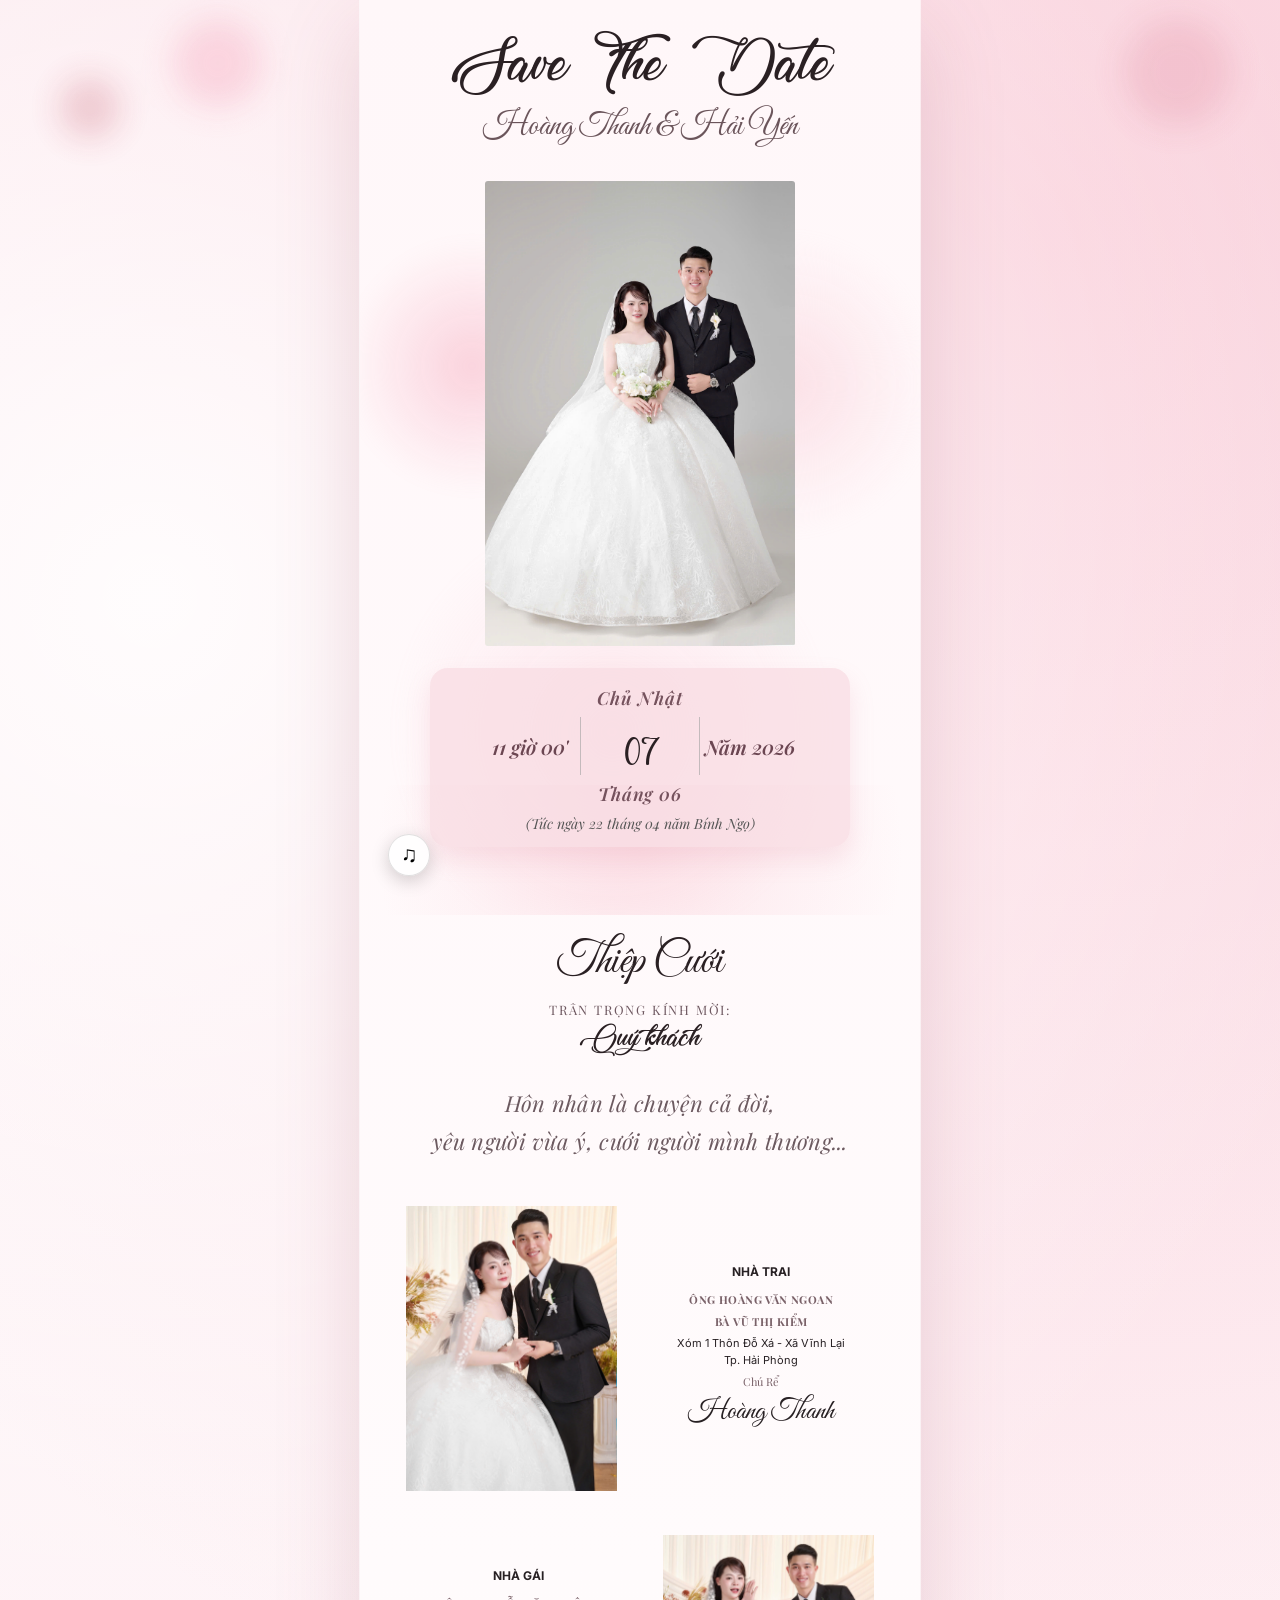
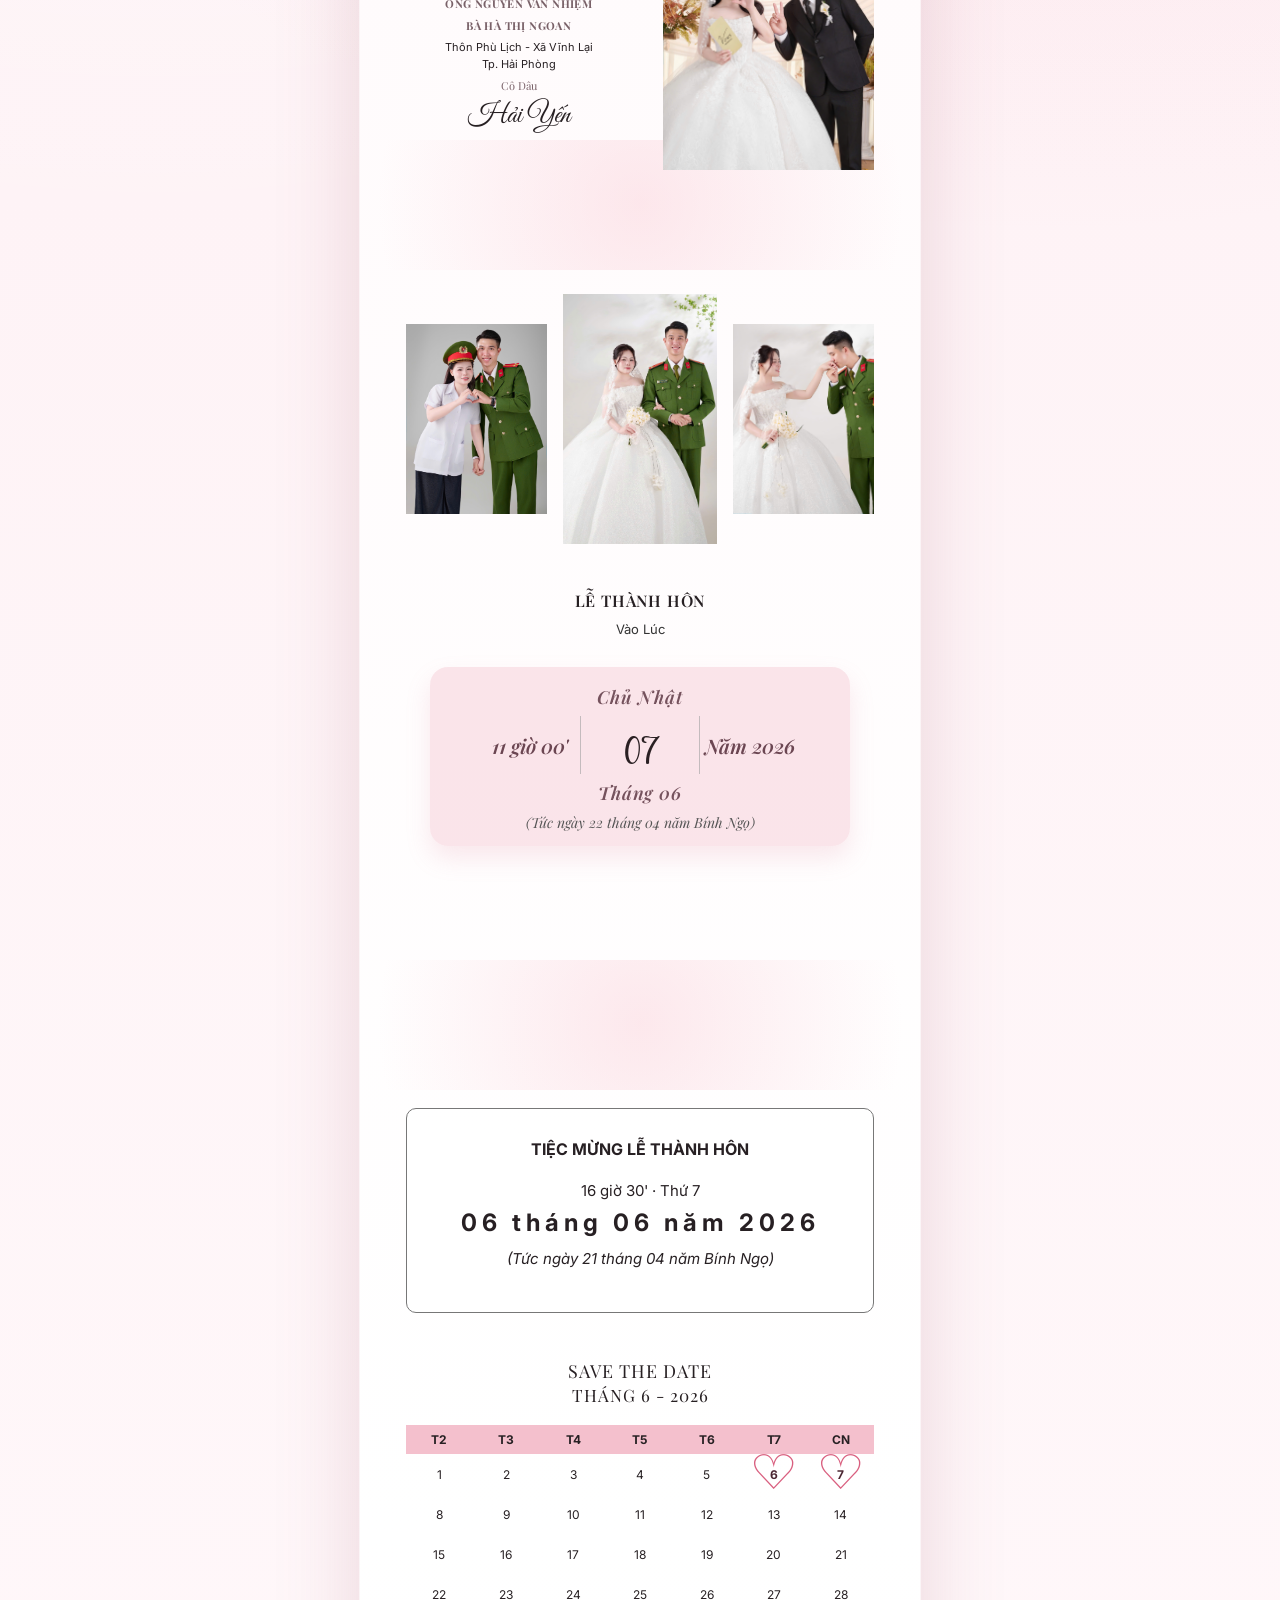
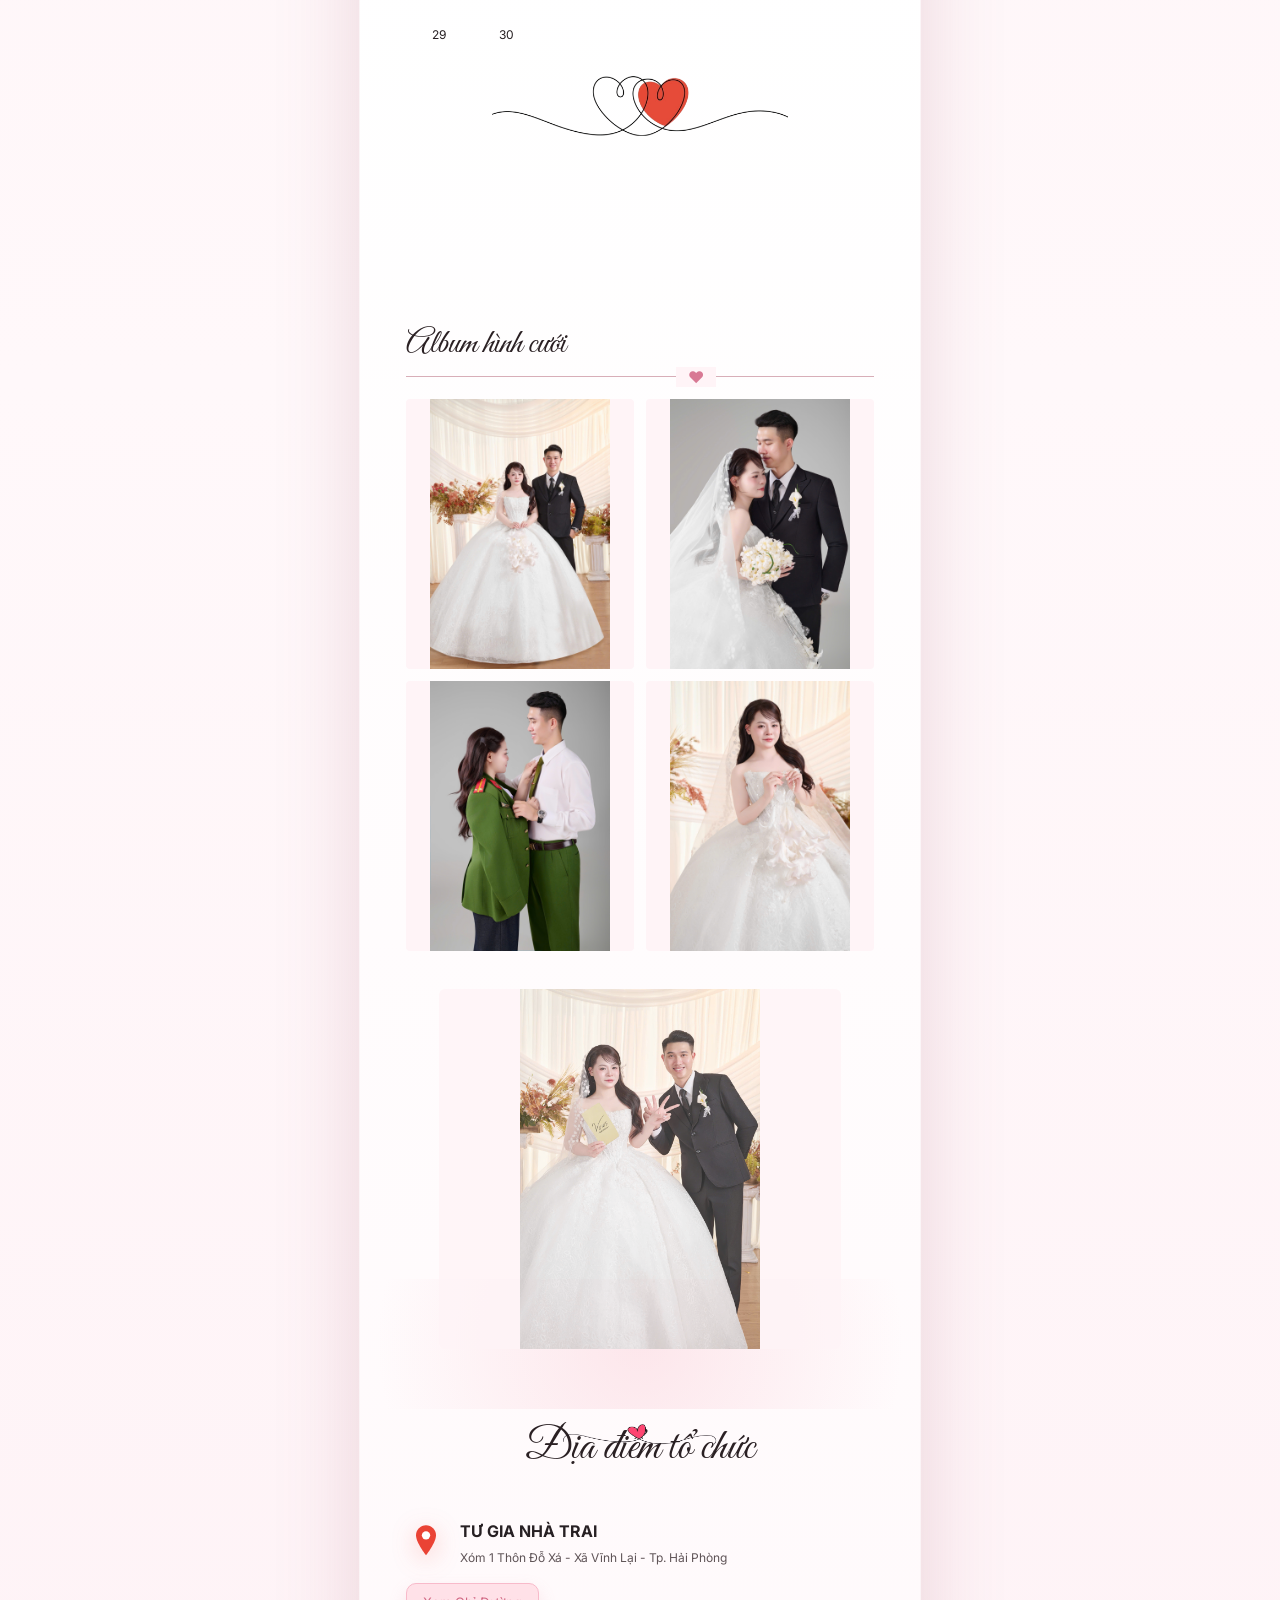
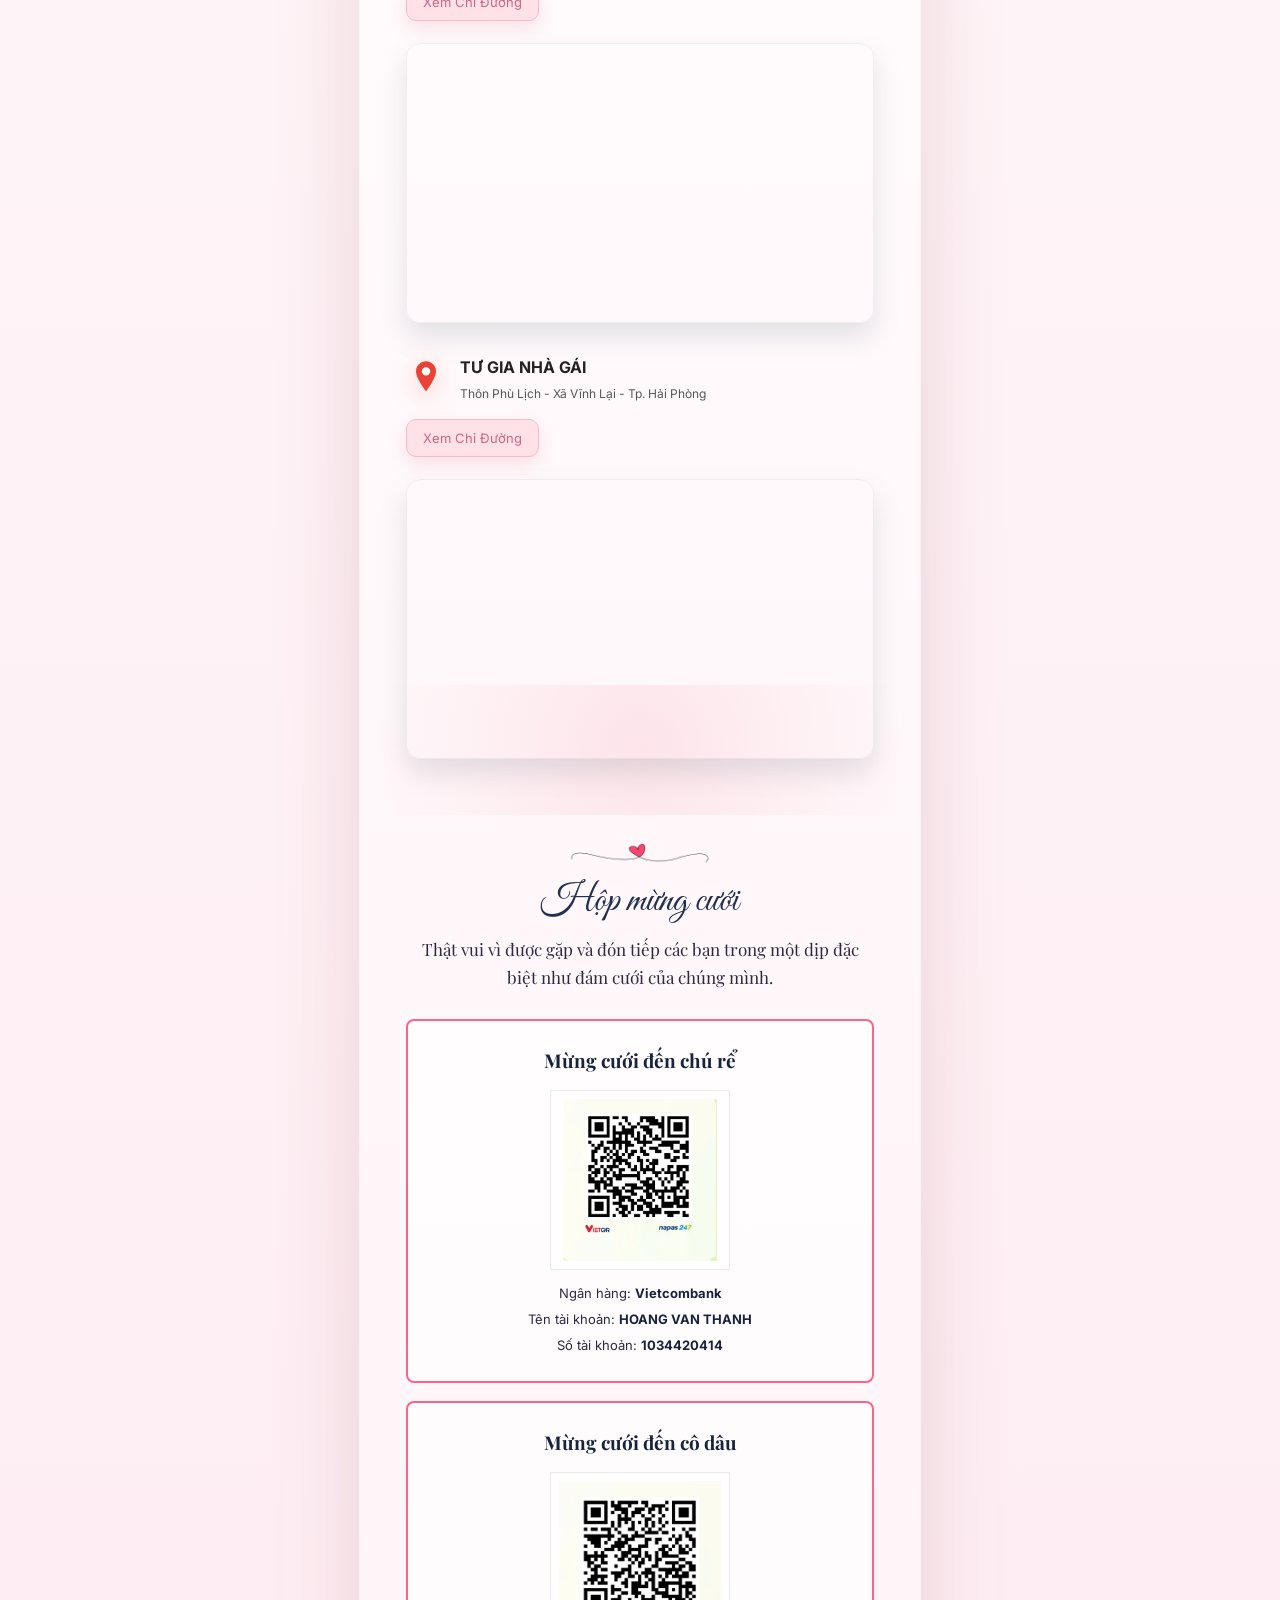
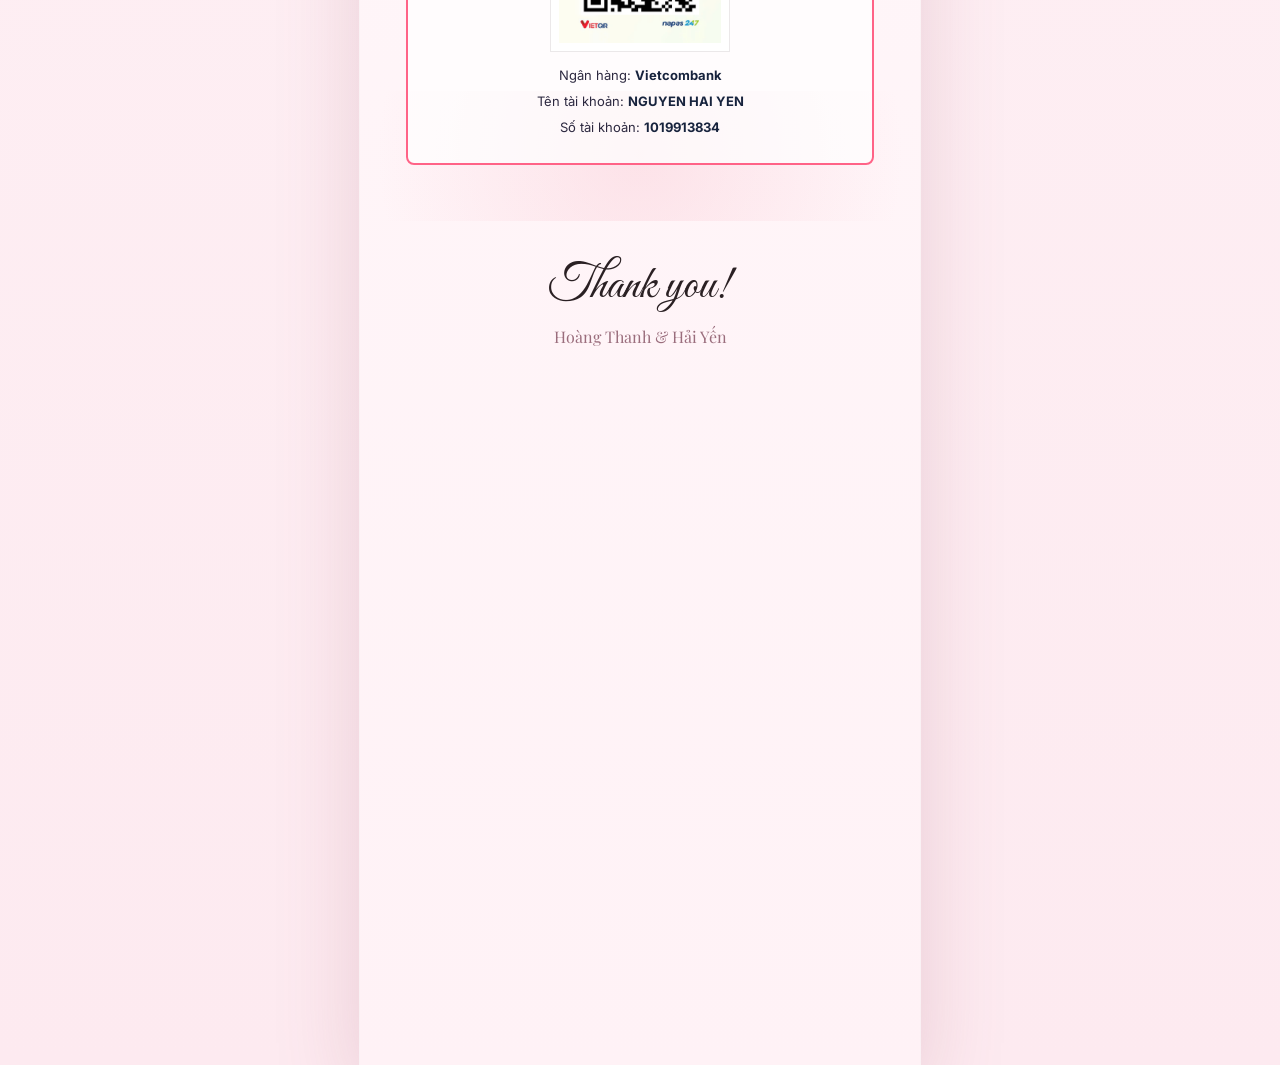
==== commit 7c53a234: "Refactor code structure for improved readability and maintainability" ====
--- a/index.html
+++ b/index.html
@@ -3,27 +3,27 @@
 <head>
   <meta charset="UTF-8" />
   <meta name="viewport" content="width=device-width, initial-scale=1.0" />
-  <title data-var="pageTitle">Thư mời cưới Tiến Anh & Đỗ Tuấn</title>
+  <title data-var="pageTitle">Thư mời cưới Hoàng Thanh & Hải Yến</title>
   <link rel="preconnect" href="https://fonts.googleapis.com">
   <link rel="preconnect" href="https://fonts.gstatic.com" crossorigin>
   <link href="https://fonts.googleapis.com/css2?family=Great+Vibes&family=Playfair+Display:wght@400;500;600;700&family=Inter:wght@300;400;500;600;700&display=swap" rel="stylesheet">
   <link rel="stylesheet" href="assets/style.css" />
   <script>
     window.WEDDING_CONFIG = {
-      pageTitle: "Thư mời cưới Tiến Anh & Đỗ Tuấn",
-      pageHeading: "THƯ MỜI CƯỚI TIẾN ANH & ĐỖ TUẤN",
-      heroNames: "Tiến Anh & Đỗ Tuấn",
-      namesSmall: "Tiến Anh & Đỗ Tuấn",
-      groomName: "Tiến Anh",
-      brideName: "Đỗ Tuấn",
-      groomFather: "Ông TRẦN ĐĂNG TOÀN",
-      groomMother: "Bà PHẠM THỊ PHƯƠNG",
-      brideFather: "Ông ĐỖ VĂN THẮNG",
-      brideMother: "Bà NGUYỄN THỊ LAN",
-      groomAddress: "Nhà Thờ, Thôn Ngâm Lương<br>Xã Đông Cứu",
-      groomAddressInline: "Nhà Thờ, Thôn Ngâm Lương, Xã Đông Cứu",
-      brideAddress: "Thôn Long Thịnh<br>Thị trấn Lâm",
-      brideAddressInline: "Thôn Long Thịnh, Thị trấn Lâm",
+      pageTitle: "Thư mời cưới Hoàng Thanh & Hải Yến",
+      pageHeading: "THƯ MỜI CƯỚI HOÀNG THANH & HẢI YẾN",
+      heroNames: "Hoàng Thanh & Hải Yến",
+      namesSmall: "Hoàng Thanh & Hải Yến",
+      groomName: "Hoàng Thanh",
+      brideName: "Hải Yến",
+      groomFather: "Ông Hoàng Văn Ngoan",
+      groomMother: "Bà Vũ Thị Kiểm",
+      brideFather: "Ông Nguyễn Văn Nhiệm",
+      brideMother: "Bà Hà Thị Ngoan",
+      groomAddress: "Xóm 1 Thôn Đỗ Xá - Xã Vĩnh Lại<br>Tp. Hải Phòng",
+      groomAddressInline: "Xóm 1 Thôn Đỗ Xá - Xã Vĩnh Lại - Tp. Hải Phòng",
+      brideAddress: "Thôn Phù Lịch - Xã Vĩnh Lại<br>Tp. Hải Phòng",
+      brideAddressInline: "Thôn Phù Lịch - Xã Vĩnh Lại - Tp. Hải Phòng",
       hostPlaceText: "Tư Gia Nhà Trai"
     };
   </script>
@@ -40,66 +40,66 @@
     <section class="screen hero reveal">
       <div class="pink-cloud"></div>
       <p class="script small-script">Save The Date</p>
-      <h1 class="names" data-var="heroNames">Tiến Anh & Đỗ Tuấn</h1>
+      <h1 class="names" data-var="heroNames">Hoàng Thanh & Hải Yến</h1>
       <div class="couple-cutout">
-        <img src="https://taothiep.megahai.com/hoangduy-nguyenthao/upload/bia.jpeg?v=20260101000001" alt="Cô dâu chú rể">
+        <img src="assets/images/2aoboqxk8bb7ryrcvkpcsbquv23espg9alptlsui2.jpg" alt="Cô dâu chú rể">
       </div>
       
       <div class="date-panel">
         <!-- Date Card được làm lại theo ảnh mẫu -->
         <div class="date-card">
-          <div class="date-side">16 giờ 00</div>
+          <div class="date-side">11 giờ 00'</div>
           <div class="date-divider"></div>
           <div class="date-center">
-            <span class="day-name">Thứ Bảy</span>
-            <span class="big-day">23</span>
-            <span class="month-name">Tháng 05</span>
+            <span class="day-name">Chủ Nhật</span>
+            <span class="big-day">07</span>
+            <span class="month-name">Tháng 06</span>
           </div>
           <div class="date-divider"></div>
           <div class="date-side">Năm 2026</div>
         </div>
         
-        <p class="lunar">(Tức ngày 15 tháng 11 năm Ất Tỵ)</p>
+        <p class="lunar">(Tức ngày 22 tháng 04 năm Bính Ngọ)</p>
       </div>
     </section>
 
     <section class="screen intro reveal">
       <div class="guest-invite">
+        <p class="script section-script">Thiệp Cưới</p>
         <span>Trân trọng kính mời:</span>
         <strong data-guest-name>Quý khách</strong>
       </div>
       <p class="quote">Hôn nhân là chuyện cả đời,<br>yêu người vừa ý, cưới người mình thương...</p>
       <div class="two-col">
-        <div class="portrait-card tall"><img src="https://taothiep.megahai.com/hoangduy-nguyenthao/upload/chure.jpeg?v=20260101000001" alt="Chú rể"></div>
+        <div class="portrait-card tall"><img src="assets/images/2aoboqxk8bfvtajfiaibpwwpfquoo82ajdtrwig45.jpg" alt="Chú rể"></div>
         <div class="family-text">
           <h3>NHÀ TRAI</h3>
-          <p class="parent-name"><span data-var="groomFather">TRẦN ĐĂNG TOÀN</span></p>
-          <p class="parent-name"><span data-var="groomMother">PHẠM THỊ PHƯƠNG</span></p>
-          <p data-var="groomAddress" data-var-html>Nhà Thờ, Thôn Ngâm Lương<br>Xã Đông Cứu</p>
+          <p class="parent-name"><span data-var="groomFather">Ông Hoàng Văn Ngoan</span></p>
+          <p class="parent-name"><span data-var="groomMother">Bà Vũ Thị Kiểm</span></p>
+          <p data-var="groomAddress" data-var-html>Xóm 1 Thôn Đỗ Xá - Xã Vĩnh Lại<br>Tp. Hải Phòng</p>
           <span>Chú Rể</span>
-          <strong data-var="groomName">Tiến Anh</strong>
+          <strong data-var="groomName">Hoàng Thanh</strong>
         </div>
       </div>
       <div class="two-col reverse">
         <div class="family-text">
           <h3>NHÀ GÁI</h3>
-          <p class="parent-name"><span data-var="brideFather">ĐỖ VĂN THẮNG</span></p>
-          <p class="parent-name"><span data-var="brideMother">NGUYỄN THỊ LAN</span></p>
-          <p data-var="brideAddress" data-var-html>Thôn Long Thịnh<br>Thị trấn Lâm</p>
+          <p class="parent-name"><span data-var="brideFather">Ông Nguyễn Văn Nhiệm</span></p>
+          <p class="parent-name"><span data-var="brideMother">Bà Hà Thị Ngoan</span></p>
+          <p data-var="brideAddress" data-var-html>Thôn Phù Lịch - Xã Vĩnh Lại<br>Tp. Hải Phòng</p>
           <span>Cô Dâu</span>
-          <strong data-var="brideName">Đỗ Tuấn</strong>
-        </div>
-        <div class="portrait-card"><img src="https://taothiep.megahai.com/hoangduy-nguyenthao/upload/codau.jpeg?v=20260101000001" alt="Cô dâu"></div>
+          <strong data-var="brideName">Hải Yến</strong>
+        </div>
+        <div class="portrait-card"><img src="assets/images/2aoboqxk8brhg4noisvuf3t8mhg43hqjch8rhdwa14.jpg" alt="Cô dâu"></div>
       </div>
     </section>
 
     <section class="screen invite reveal">
-      <p class="script section-script">Thiệp Mời</p>
-      <p class="sub">TRÂN TRỌNG KÍNH MỜI</p>
+      
       <div class="photo-strip">
-        <img src="https://taothiep.megahai.com/hoangduy-nguyenthao/upload/hinhcuoi1.jpeg?v=20260101000001" alt="Ảnh cưới 1">
-        <img class="mid" src="https://taothiep.megahai.com/hoangduy-nguyenthao/upload/hinhcuoi2.jpeg?v=20260101000001" alt="Ảnh cưới 2">
-        <img src="https://taothiep.megahai.com/hoangduy-nguyenthao/upload/hinhcuoi3.jpeg?v=20260101000001" alt="Ảnh cưới 3">
+        <img src="assets/images/2aoboqxk8bi8sdp41vhoywgkjrughkeqdpyvaf7211.jpg" alt="Ảnh cưới 1">
+        <img class="mid" src="assets/images/2aoboqxk8bhrqsopv3a44auirmfspzmofc1caezo13.jpg" alt="Ảnh cưới 2">
+        <img src="assets/images/2aoboqxk8bvnqz4zblrsjp7slz3hfkcr9mkkysde8.jpg" alt="Ảnh cưới 3">
       </div>
       <h2>LỄ THÀNH HÔN</h2>
       <p class="sub dark">Vào Lúc</p>
@@ -107,36 +107,36 @@
       <div class="date-panel">
         <!-- Date Card thứ hai được làm lại theo ảnh mẫu -->
         <div class="date-card">
-          <div class="date-side">16 giờ 00</div>
+          <div class="date-side">11 giờ 00'</div>
           <div class="date-divider"></div>
           <div class="date-center">
-            <span class="day-name">Thứ Bảy</span>
-            <span class="big-day">23</span>
-            <span class="month-name">Tháng 05</span>
+            <span class="day-name">Chủ Nhật</span>
+            <span class="big-day">07</span>
+            <span class="month-name">Tháng 06</span>
           </div>
           <div class="date-divider"></div>
           <div class="date-side">Năm 2026</div>
         </div>
         
-        <p class="lunar">(Tức ngày 15 tháng 11 năm Ất Tỵ)</p>
+        <p class="lunar">(Tức ngày 22 tháng 04 năm Bính Ngọ)</p>
       </div>
     </section>
 
     <section class="screen ceremony reveal">
       <div class="event-box">
         <h2>TIỆC MỪNG LỄ THÀNH HÔN</h2>
-        <p>16:00 · Thứ 7</p>
-        <strong>23.05.2026</strong>
-        <em>(Tức ngày 15 tháng 11 năm Ất Tỵ)</em>
-      </div>
-      <p class="calendar-title">SAVE THE DATE<br><span>THÁNG 5 - 2026</span></p>
+        <p>16 giờ 30' · Thứ 7</p>
+        <strong>06 tháng 06 năm 2026</strong>
+        <em>(Tức ngày 21 tháng 04 năm Bính Ngọ)</em>
+      </div>
+      <p class="calendar-title">SAVE THE DATE<br><span>THÁNG 6 - 2026</span></p>
       <div class="calendar">
         <b>T2</b><b>T3</b><b>T4</b><b>T5</b><b>T6</b><b>T7</b><b>CN</b>
-        <span></span><span></span><span></span><span></span><span>1</span><span>2</span><span>3</span>
-        <span>4</span><span>5</span><span>6</span><span>7</span><span>8</span><span>9</span><span>10</span>
-        <span>11</span><span>12</span><span>13</span><span>14</span><span>15</span><span>16</span><span>17</span>
-        <span>18</span><span>19</span><span>20</span><span>21</span><span>22</span><span class="heart">23</span><span class="heart">24</span>
-        <span>25</span><span>26</span><span>27</span><span>28</span><span>29</span><span>30</span><span>31</span>
+        <span>1</span><span>2</span><span>3</span><span>4</span><span>5</span><span class="heart">6</span><span class="heart">7</span>
+        <span>8</span><span>9</span><span>10</span><span>11</span><span>12</span><span>13</span><span>14</span>
+        <span>15</span><span>16</span><span>17</span><span>18</span><span>19</span><span>20</span><span>21</span>
+        <span>22</span><span>23</span><span>24</span><span>25</span><span>26</span><span>27</span><span>28</span>
+        <span>29</span><span>30</span><span></span><span></span><span></span><span></span><span></span>
       </div>
       <div class="curve"></div>
     </section>
@@ -145,13 +145,13 @@
       <p class="script album-title">Album hình cưới</p>
       <div class="heart-line"><span>♥</span></div>
       <div class="grid-gallery">
-        <img src="https://taothiep.megahai.com/hoangduy-nguyenthao/upload/hinhcuoi1.jpeg?v=20260101000001" alt="Album 1">
-        <img src="https://taothiep.megahai.com/hoangduy-nguyenthao/upload/hinhcuoi2.jpeg?v=20260101000001" alt="Album 2">
-        <img src="https://taothiep.megahai.com/hoangduy-nguyenthao/upload/hinhcuoi3.jpeg?v=20260101000001" alt="Album 3">
-        <img src="https://taothiep.megahai.com/hoangduy-nguyenthao/upload/hinhcuoi4.jpeg?v=20260101000001" alt="Album 4">
+        <img src="assets/images/2aoboqxhhaanqzj1r0muh4b5q6axmpjiihl9fsa41.jpg" alt="Album 1">
+        <img src="assets/images/2aoboqxk8bb7ryrcvkpcsbvrlvfpnqqc2k3a8w5g7.jpg" alt="Album 2">
+        <img src="assets/images/2aoboqxk8bgljsrnpegiqjfkpqgardao2hiwymzy12.jpg" alt="Album 3">
+        <img src="assets/images/2aoboqxk8bjtwrumxb7lidij3giewyrcap32prd215.jpg" alt="Album 4">
       </div>
       <div class="final-couple">
-        <img src="https://taothiep.megahai.com/hoangduy-nguyenthao/upload/loingo.jpeg?v=20260101000001" alt="Cặp đôi">
+        <img src="assets/images/2aoboqxk8brk3bobchvy7dmlucrrgyyhwjv42uig6.jpg" alt="Cặp đôi">
       </div>
     </section>
 
@@ -166,12 +166,12 @@
         </span>
         <div>
           <h3>TƯ GIA NHÀ TRAI</h3>
-          <p data-var="groomAddressInline">Nhà Thờ, Thôn Ngâm Lương, Xã Đông Cứu</p>
-        </div>
-      </div>
-      <a class="map-btn" href="https://www.google.com/maps/place/Ch%E1%BB%A3+%C4%90%E1%BB%93/@20.7949541,106.3426278,17z" target="_blank">Xem Chỉ Đường</a>
+          <p data-var="groomAddressInline"></p>
+        </div>
+      </div>
+      <a class="map-btn" href="https://www.google.com/maps?q=20.7928238,106.3451233" target="_blank">Xem Chỉ Đường</a>
       <div class="map-card">
-        <iframe src="https://www.google.com/maps/embed?pb=!1m18!1m12!1m3!1d3414.2269371338166!2d106.34262781031671!3d20.794954095688816!2m3!1f0!2f0!3f0!3m2!1i1024!2i768!4f13.1!3m3!1m2!1s0x3135916736a52395%3A0x5b0f95502371649e!2zQ2jhu6MgxJDhu40!5e1!3m2!1sen!2s!4v1779262738162!5m2!1sen!2s" width="600" height="450" style="border:0;" allowfullscreen="" loading="lazy" referrerpolicy="no-referrer-when-downgrade"></iframe>
+        <iframe src="https://www.google.com/maps/embed?pb=!1m17!1m12!1m3!1d4463.326965294992!2d106.3451233!3d20.792823800000004!2m3!1f0!2f0!3f0!3m2!1i1024!2i768!4f13.1!3m2!1m1!2zMjDCsDQ3JzM0LjIiTiAxMDbCsDIwJzQyLjQiRQ!5e1!3m2!1sen!2s!4v1779291671348!5m2!1sen!2s" width="600" height="450" style="border:0;" allowfullscreen="" loading="lazy" referrerpolicy="no-referrer-when-downgrade"></iframe>
       </div>
       <div class="location-head">
         <span class="map-pin" aria-hidden="true">
@@ -185,15 +185,37 @@
           <p data-var="brideAddressInline">Thôn Long Thịnh, Thị trấn Lâm</p>
         </div>
       </div>
-      <a class="map-btn" href="https://www.google.com/maps/place/Ch%E1%BB%A3+%C4%90%E1%BB%93/@20.7949541,106.3426278,17z" target="_blank">Xem Chỉ Đường</a>
+      <a class="map-btn" href="https://www.google.com/maps?q=20.7842121,106.3800735" target="_blank">Xem Chỉ Đường</a>
       <div class="map-card">
-        <iframe src="https://www.google.com/maps/embed?pb=!1m18!1m12!1m3!1d3414.2269371338166!2d106.34262781031671!3d20.794954095688816!2m3!1f0!2f0!3f0!3m2!1i1024!2i768!4f13.1!3m3!1m2!1s0x3135916736a52395%3A0x5b0f95502371649e!2zQ2jhu6MgxJDhu40!5e1!3m2!1sen!2s!4v1779262738162!5m2!1sen!2s" width="600" height="450" style="border:0;" allowfullscreen="" loading="lazy" referrerpolicy="no-referrer-when-downgrade"></iframe>
+        <iframe src="https://www.google.com/maps/embed?pb=!1m17!1m12!1m3!1d4463.581650475166!2d106.3800735!3d20.784212099999998!2m3!1f0!2f0!3f0!3m2!1i1024!2i768!4f13.1!3m2!1m1!2zMjDCsDQ3JzAzLjIiTiAxMDbCsDIyJzQ4LjMiRQ!5e1!3m2!1sen!2s!4v1779291830787!5m2!1sen!2s" width="600" height="450" style="border:0;" allowfullscreen="" loading="lazy" referrerpolicy="no-referrer-when-downgrade"></iframe>
+      </div>
+    </section>
+
+    <section class="screen gift-section reveal">
+      <div class="gift-flower" aria-hidden="true"></div>
+      <p class="script gift-title">Hộp mừng cưới</p>
+      <p class="gift-note">Thật vui vì được gặp và đón tiếp các bạn trong một dịp đặc biệt như đám cưới của chúng mình.</p>
+      <div class="gift-list">
+        <div class="gift-card">
+          <h3>Mừng cưới đến chú rể</h3>
+          <img class="gift-qr" src="assets/Qr/hvtQr.png" alt="Mã QR mừng cưới chú rể">
+          <p>Ngân hàng: <strong>Vietcombank</strong></p>
+          <p>Tên tài khoản: <strong>HOANG VAN THANH</strong></p>
+          <p>Số tài khoản: <strong>1034420414</strong></p>
+        </div>
+        <div class="gift-card">
+          <h3>Mừng cưới đến cô dâu</h3>
+          <img class="gift-qr" src="assets/Qr/hyQr.png" alt="Mã QR mừng cưới cô dâu">
+          <p>Ngân hàng: <strong>Vietcombank</strong></p>
+          <p>Tên tài khoản: <strong>NGUYEN HAI YEN</strong></p>
+          <p>Số tài khoản: <strong>1019913834</strong></p>
+        </div>
       </div>
     </section>
 
     <section class="screen thanks reveal">
       <p class="script">Thank you!</p>
-      <p class="names-small" data-var="namesSmall">Tiến Anh & Đỗ Tuấn</p>
+      <p class="names-small" data-var="namesSmall">Hoàng Thanh & Hải Yến</p>
       <div class="wish-list" id="wishList"></div>
     </section>
   </main>
--- a/assets/style.css
+++ b/assets/style.css
@@ -116,31 +116,35 @@
 
 .date-panel {
     width: 100%;
-    max-width: 340px;
+    max-width: 360px;
     margin: 22px auto 12px;
-    padding: 14px 12px 10px;
+    padding: 18px 14px 14px;
     background: rgba(248, 220, 227, .75);
     border-radius: 18px;
     box-shadow: 0 12px 24px rgba(223, 135, 156, .18);
 }
 
 .date-panel .lunar {
-    margin: 4px 0 0;
+    margin: 8px 0 0;
     text-align: center;
+    font-size: 14px;
 }
 
 .date-card .date-side {
     flex: 1;
     text-align: center;
-    font-size: 14px;
-    color: #333333;
-    font-weight: 400;
+    font-family: 'Playfair Display', serif;
+    font-size: 18px;
+    color: #6b4652;
+    font-weight: 600;
+    font-style: italic;
+    line-height: 1.25;
     white-space: nowrap;
 }
 
 .date-card .date-divider {
     width: 1px;
-    height: 45px;
+    height: 58px;
     background: #a0a0a0;
     opacity: 0.6;
 }
@@ -151,24 +155,26 @@
     align-items: center;
     justify-content: center;
     padding: 0 16px;
-    min-width: 100px;
+    min-width: 112px;
 }
 
 .date-card .day-name,
 .date-card .month-name {
-    font-size: 13px;
-    color: #555555;
-    font-weight: 400;
-    letter-spacing: 0.5px;
+    font-family: 'Playfair Display', serif;
+    font-size: 17px;
+    color: #75525d;
+    font-weight: 600;
+    font-style: italic;
+    letter-spacing: 0.8px;
 }
 
 .date-card .big-day {
     font-family: 'Wedding', 'Playfair Display', serif;
-    font-size: 56px;
+    font-size: 68px;
     font-weight: 400;
     line-height: 1;
-    color: #000000;
-    margin: 0;
+    color: #2a2023;
+    margin: -2px 0;
 }
 
 /* Typography elements */
@@ -240,7 +246,7 @@
 }
 
 .quote {
-    font-family: 'LovelyHome', 'Great Vibes', cursive;
+    font-family: 'Playfair Display', serif;
     font-size: 20px;
     font-style: italic;
     line-height: 1.7;
@@ -619,6 +625,78 @@
     display: block;
 }
 
+.gift-section {
+    min-height: auto;
+    padding-top: 48px;
+    padding-bottom: 36px;
+    text-align: center;
+}
+
+.gift-flower {
+    width: 152px;
+    height: 40px;
+    margin-bottom: 10px;
+    background: url('decoration/heart03.png') center/contain no-repeat;
+}
+
+.gift-title {
+    font-size: 38px;
+    color: #21304d;
+}
+
+.gift-note {
+    max-width: 340px;
+    margin: 14px auto 28px;
+    font-family: 'Playfair Display', serif;
+    font-size: 16px;
+    line-height: 1.65;
+    color: #2d2940;
+}
+
+.gift-list {
+    width: 100%;
+    display: grid;
+    grid-template-columns: 1fr;
+    gap: 18px;
+}
+
+.gift-card {
+    width: 100%;
+    padding: 22px 16px 24px;
+    background: rgba(255, 255, 255, .72);
+    border: 2px solid #ff6387;
+    border-radius: 8px;
+}
+
+.gift-card h3 {
+    margin: 0 0 18px;
+    font-family: 'Playfair Display', serif;
+    font-size: 19px;
+    color: #17233d;
+}
+
+.gift-qr {
+    width: 150px;
+    aspect-ratio: 1;
+    margin: 0 auto 16px;
+    display: block;
+    object-fit: contain;
+    background: #fff;
+    border: 8px solid #fff;
+    box-shadow: 0 0 0 1px rgba(0, 0, 0, .08);
+}
+
+.gift-card p {
+    margin: 10px 0 0;
+    font-size: 13px;
+    color: #2d2940;
+}
+
+.gift-card strong {
+    font-weight: 700;
+    color: #17233d;
+}
+
 .divider {
     width: 100%;
     height: 1px;
@@ -670,7 +748,8 @@
 .grid-gallery img {
     width: 100%;
     height: 220px;
-    object-fit: cover;
+    object-fit: contain;
+    background: #fff4f7;
     border-radius: 4px;
     opacity: 0;
     transition: opacity 1.35s ease, transform 1.35s cubic-bezier(.22, .8, .2, 1), filter 1.35s ease;
@@ -722,8 +801,9 @@
 .final-couple img {
     width: 100%;
     height: 280px;
-    object-fit: cover;
+    object-fit: contain;
     object-position: center;
+    background: #fff4f7;
     border-radius: 6px;
 }
 
@@ -797,70 +877,6 @@
     }
 }
 
-.link-page {
-    min-height: 100vh;
-    display: flex;
-    align-items: center;
-    justify-content: center;
-    padding: 24px;
-}
-
-.link-maker {
-    width: min(420px, 100%);
-    padding: 28px 22px;
-    background: rgba(255, 247, 249, .92);
-    border: 1px solid rgba(223, 135, 156, .28);
-    border-radius: 14px;
-    box-shadow: 0 24px 60px rgba(157, 82, 102, .18);
-}
-
-.link-maker .script {
-    margin-bottom: 26px;
-    font-size: 42px;
-}
-
-.link-maker label {
-    display: block;
-    margin-bottom: 8px;
-    font-family: 'Playfair Display', serif;
-    font-size: 14px;
-    color: #4b3141;
-}
-
-.link-maker input,
-.link-maker textarea {
-    width: 100%;
-    border: 1px solid #f0b7c5;
-    border-radius: 8px;
-    padding: 12px 14px;
-    font: 14px Inter, sans-serif;
-    color: var(--text);
-    background: #fff;
-    outline: none;
-}
-
-.link-maker textarea {
-    min-height: 96px;
-    margin-top: 14px;
-    resize: vertical;
-}
-
-.link-maker button {
-    width: 100%;
-    border: 0;
-    border-radius: 8px;
-    padding: 12px 14px;
-    margin-top: 12px;
-    background: #d87994;
-    color: #fff;
-    font: 600 14px Inter, sans-serif;
-    cursor: pointer;
-}
-
-.link-maker button:last-child {
-    background: #4b3141;
-}
-
 /* Decorative Petals */
 .petal-layer {
     position: fixed;
@@ -964,6 +980,117 @@
 }
 
 /* Responsive Media Queries */
+@media (min-width: 768px) {
+    .phone-page {
+        width: min(560px, 100vw);
+    }
+
+    .screen {
+        min-height: 820px;
+        padding: 18px 46px 56px;
+    }
+
+    .music-btn {
+        left: calc(50% - 252px);
+    }
+
+    .date-panel {
+        max-width: 420px;
+    }
+
+    .date-card .date-side {
+        font-size: 20px;
+    }
+
+    .date-card .day-name,
+    .date-card .month-name {
+        font-size: 18px;
+    }
+
+    .date-card .big-day {
+        font-size: 76px;
+    }
+
+    .quote {
+        font-size: 22px;
+    }
+
+    .couple-cutout {
+        width: 310px;
+        height: 465px;
+    }
+
+    .two-col {
+        gap: 32px;
+    }
+
+    .portrait-card {
+        height: 235px;
+    }
+
+    .portrait-card.tall {
+        height: 285px;
+    }
+
+    .photo-strip {
+        gap: 16px;
+    }
+
+    .photo-strip img {
+        height: 190px;
+    }
+
+    .photo-strip .mid {
+        height: 250px;
+    }
+
+    .event-box {
+        padding: 30px 20px;
+    }
+
+    .event-box h2 {
+        font-size: 16px;
+    }
+
+    .event-box p,
+    .event-box em {
+        font-size: 15px;
+    }
+
+    .event-box strong {
+        font-size: 24px;
+    }
+
+    .map-card {
+        height: 280px;
+    }
+
+    .gift-note {
+        max-width: 460px;
+        font-size: 17px;
+    }
+
+    .gift-card {
+        padding: 26px 24px 28px;
+    }
+
+    .gift-qr {
+        width: 178px;
+    }
+
+    .grid-gallery {
+        gap: 12px;
+    }
+
+    .grid-gallery img {
+        height: 270px;
+    }
+
+    .final-couple img {
+        height: 360px;
+    }
+}
+
 @media (max-width: 430px) {
     .phone-page {
         width: 100vw;
@@ -980,20 +1107,25 @@
     }
 
     .date-card {
-        max-width: 290px;
+        max-width: 310px;
     }
 
     .date-card .date-side {
-        font-size: 13px;
+        font-size: 16px;
     }
 
     .date-card .big-day {
-        font-size: 50px;
+        font-size: 62px;
+    }
+
+    .date-card .day-name,
+    .date-card .month-name {
+        font-size: 15px;
     }
 
     .date-card .date-center {
         padding: 0 12px;
-        min-width: 90px;
+        min-width: 100px;
     }
 
     .grid-gallery img {
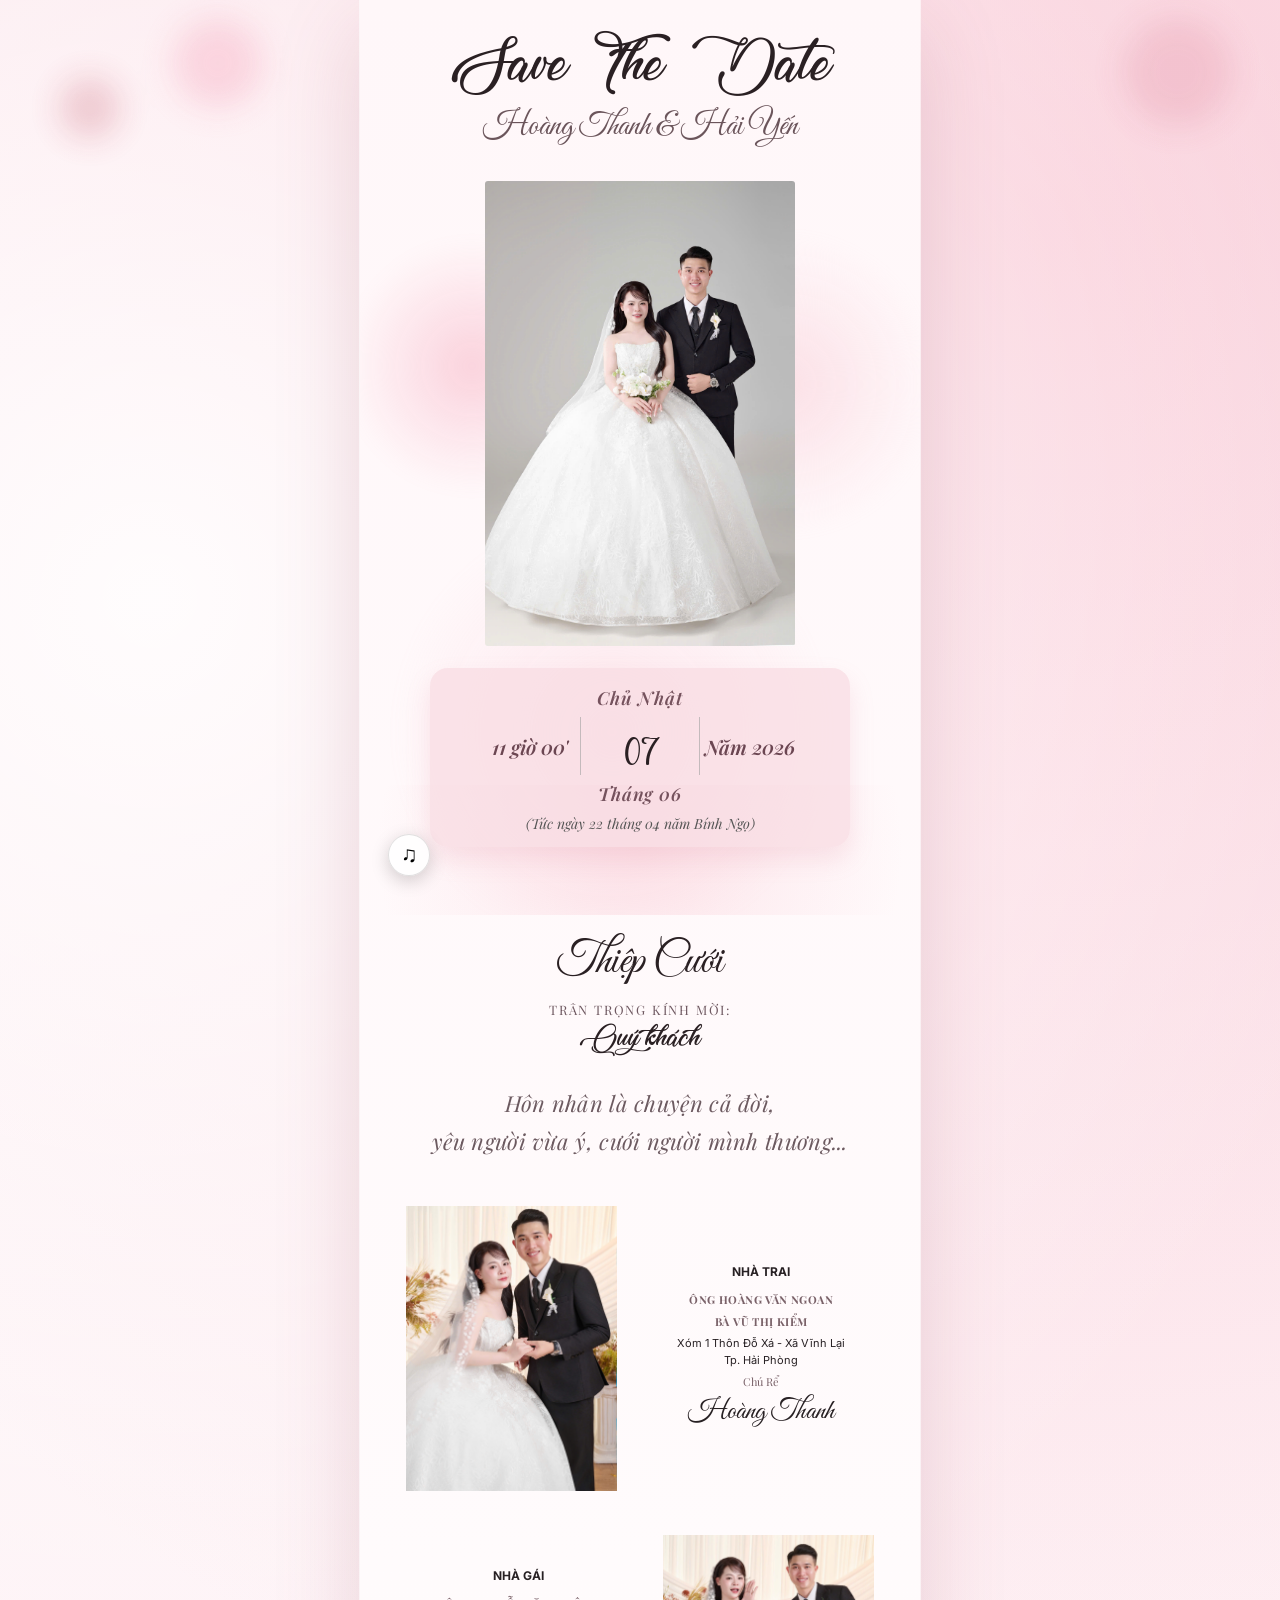
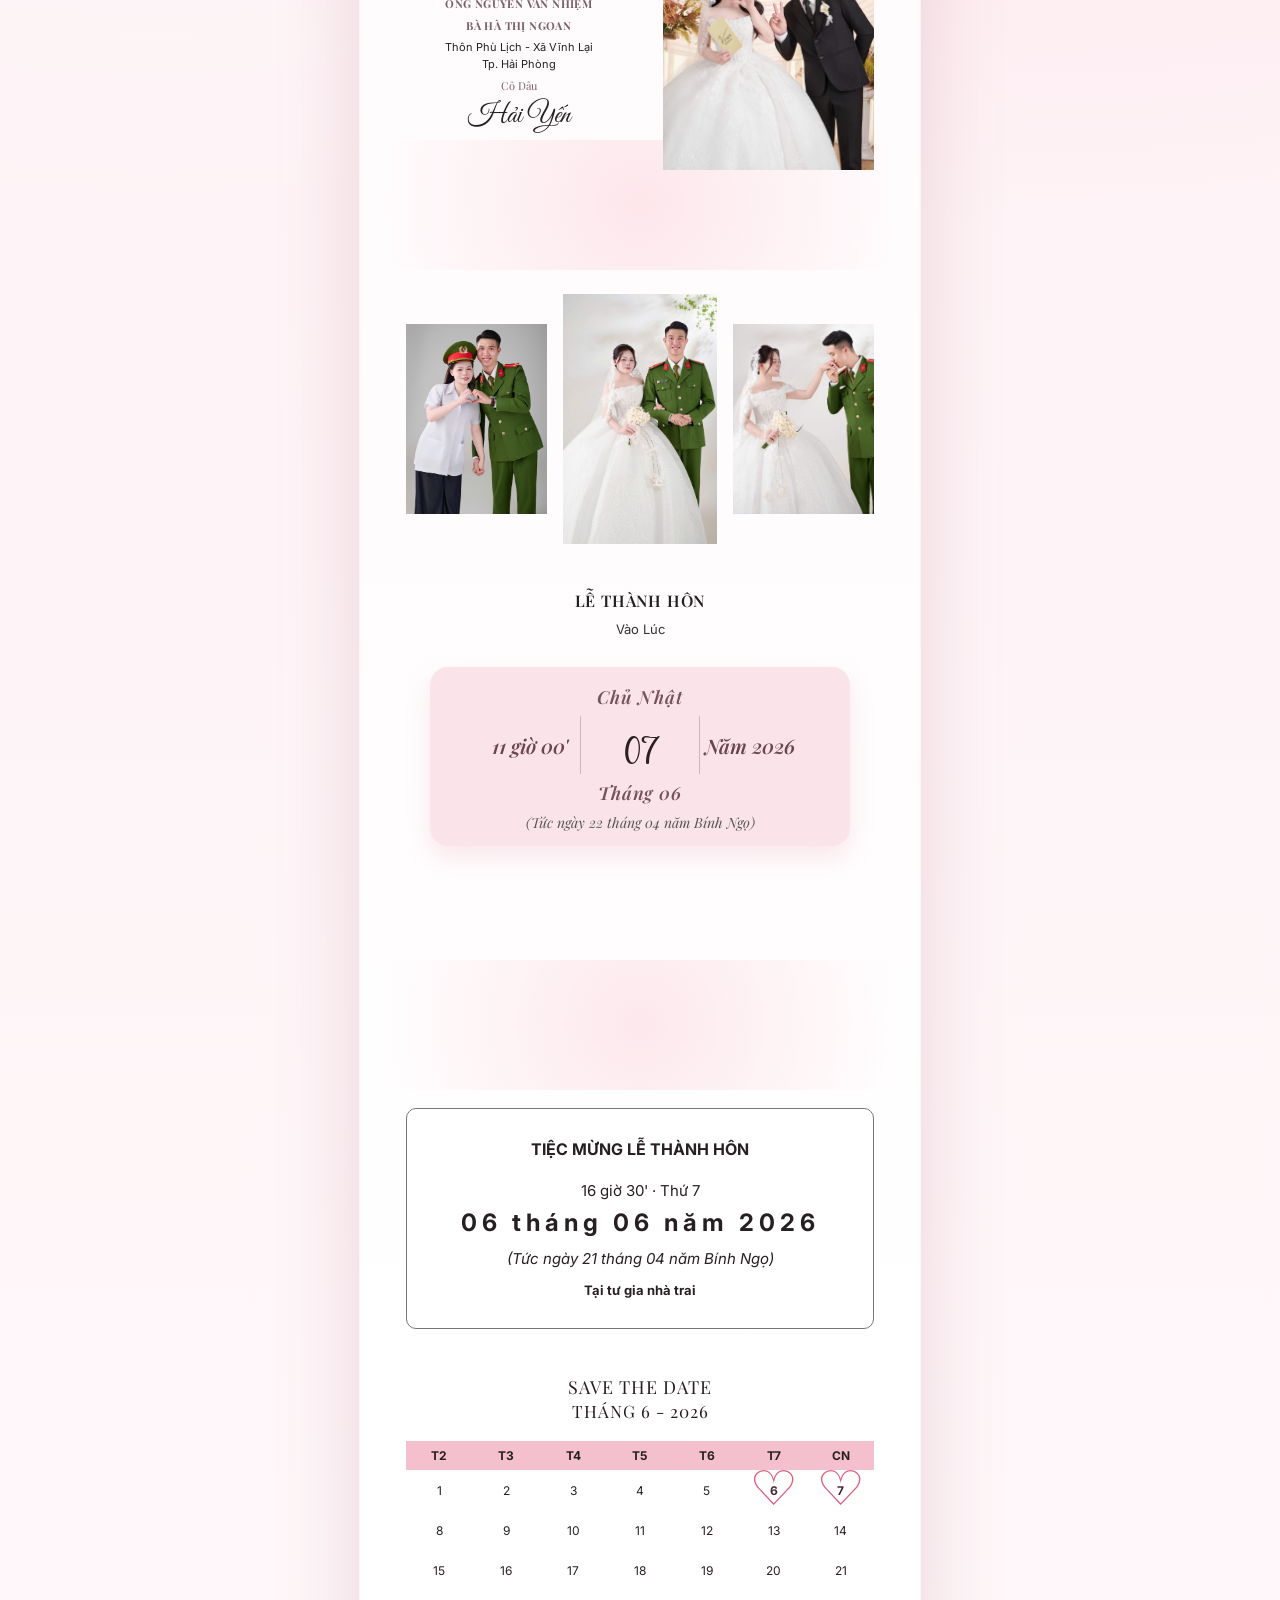
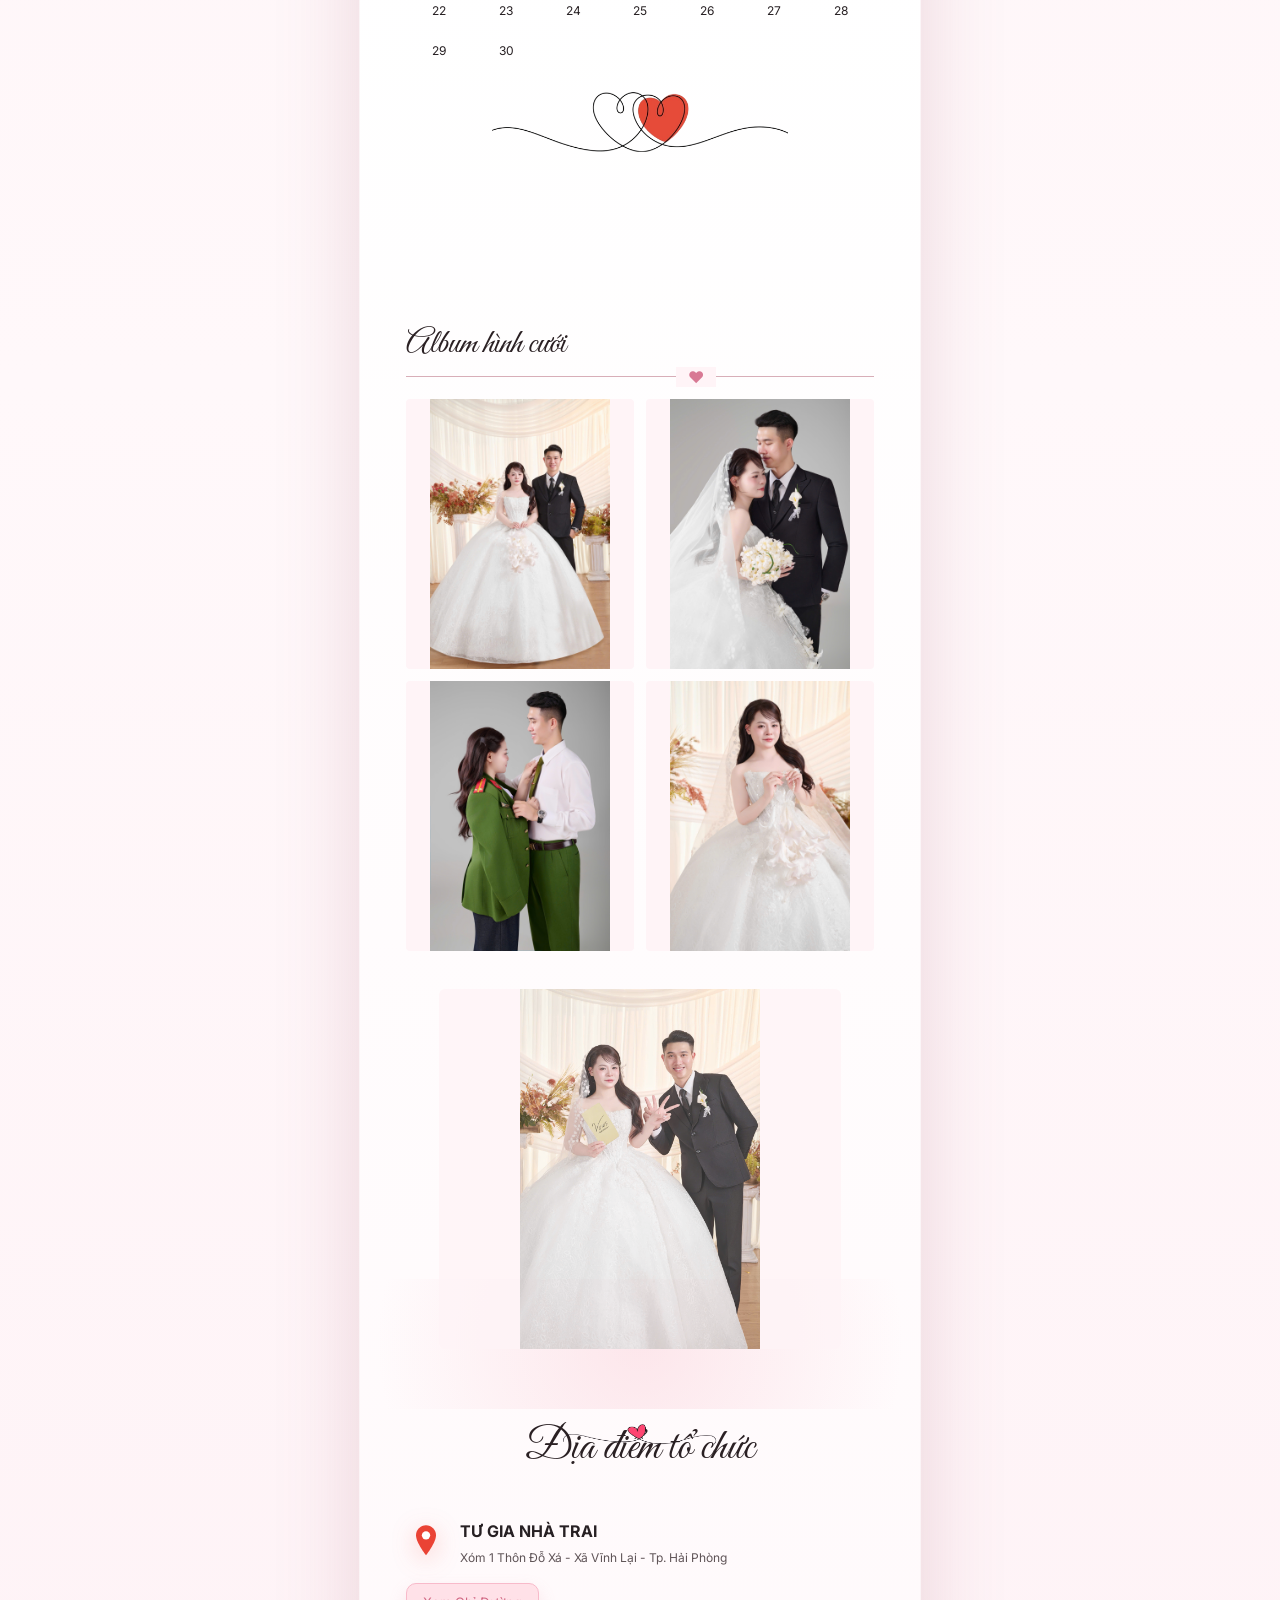
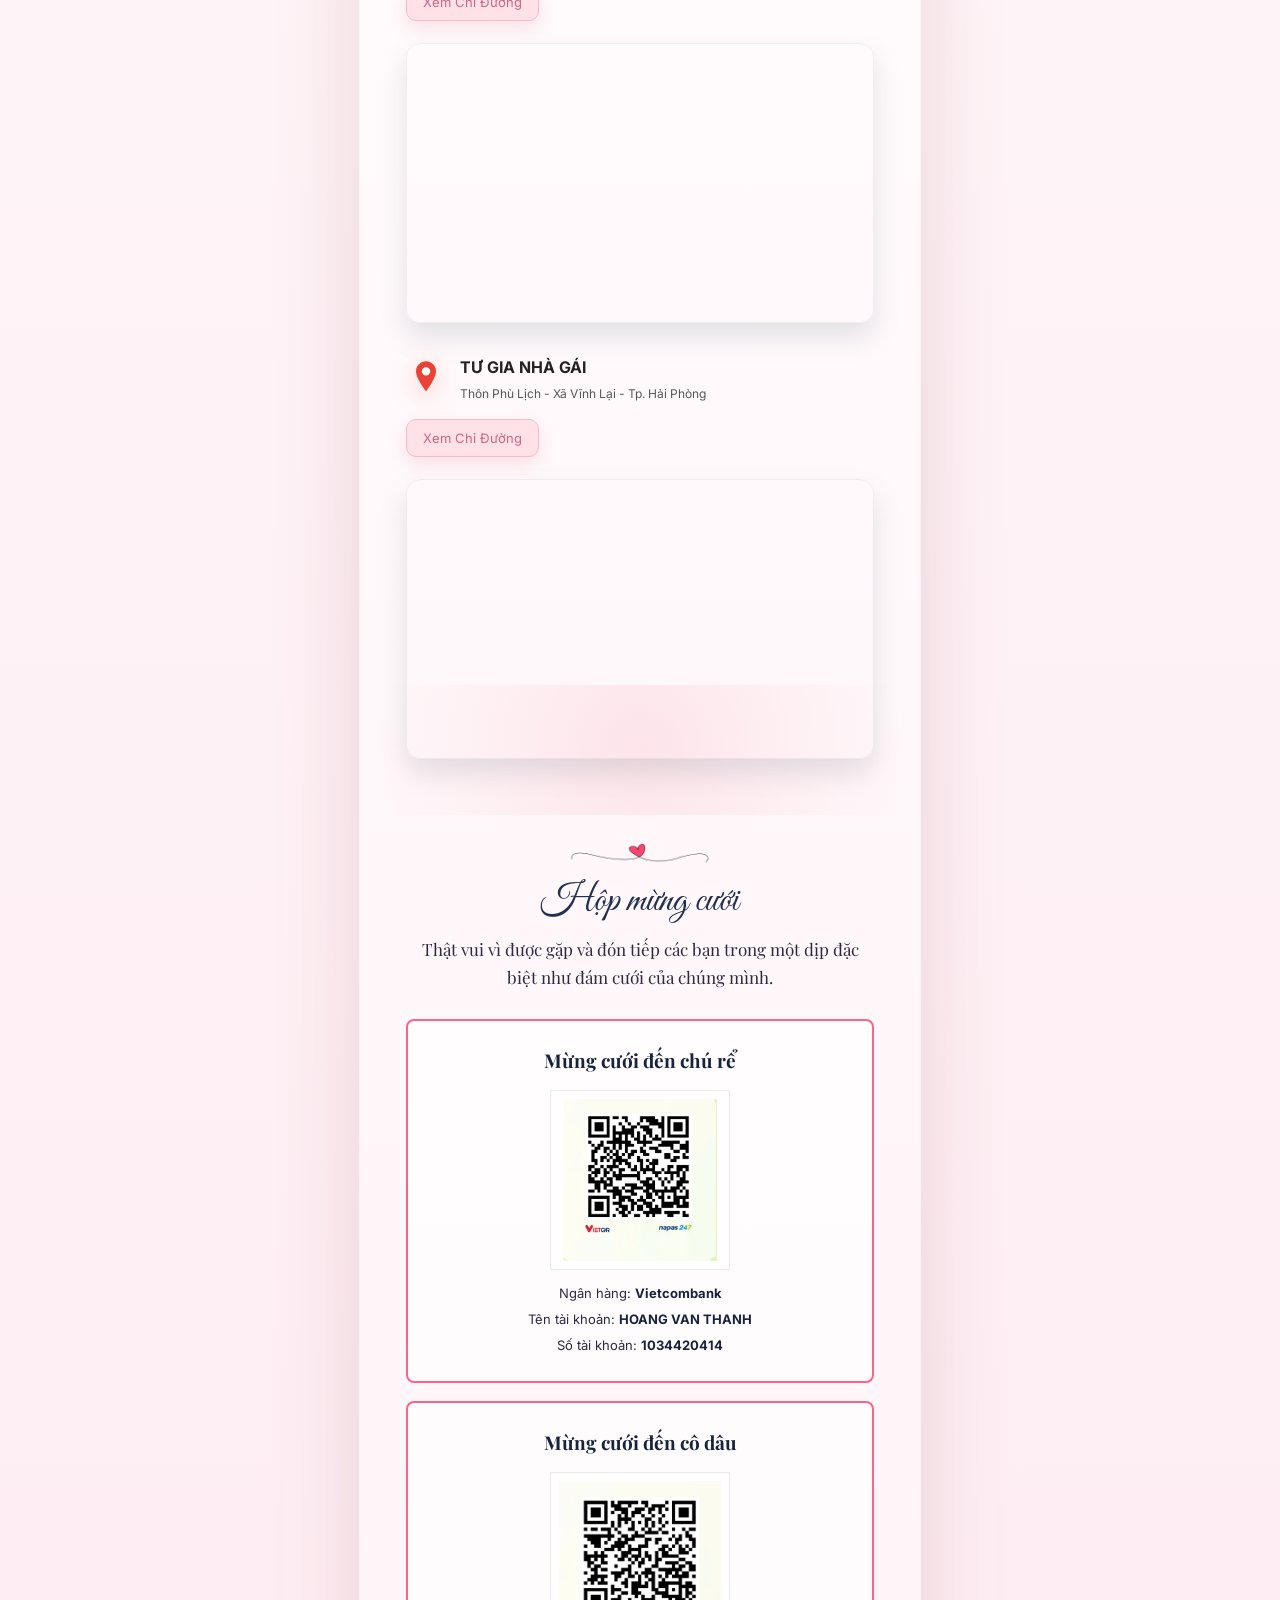
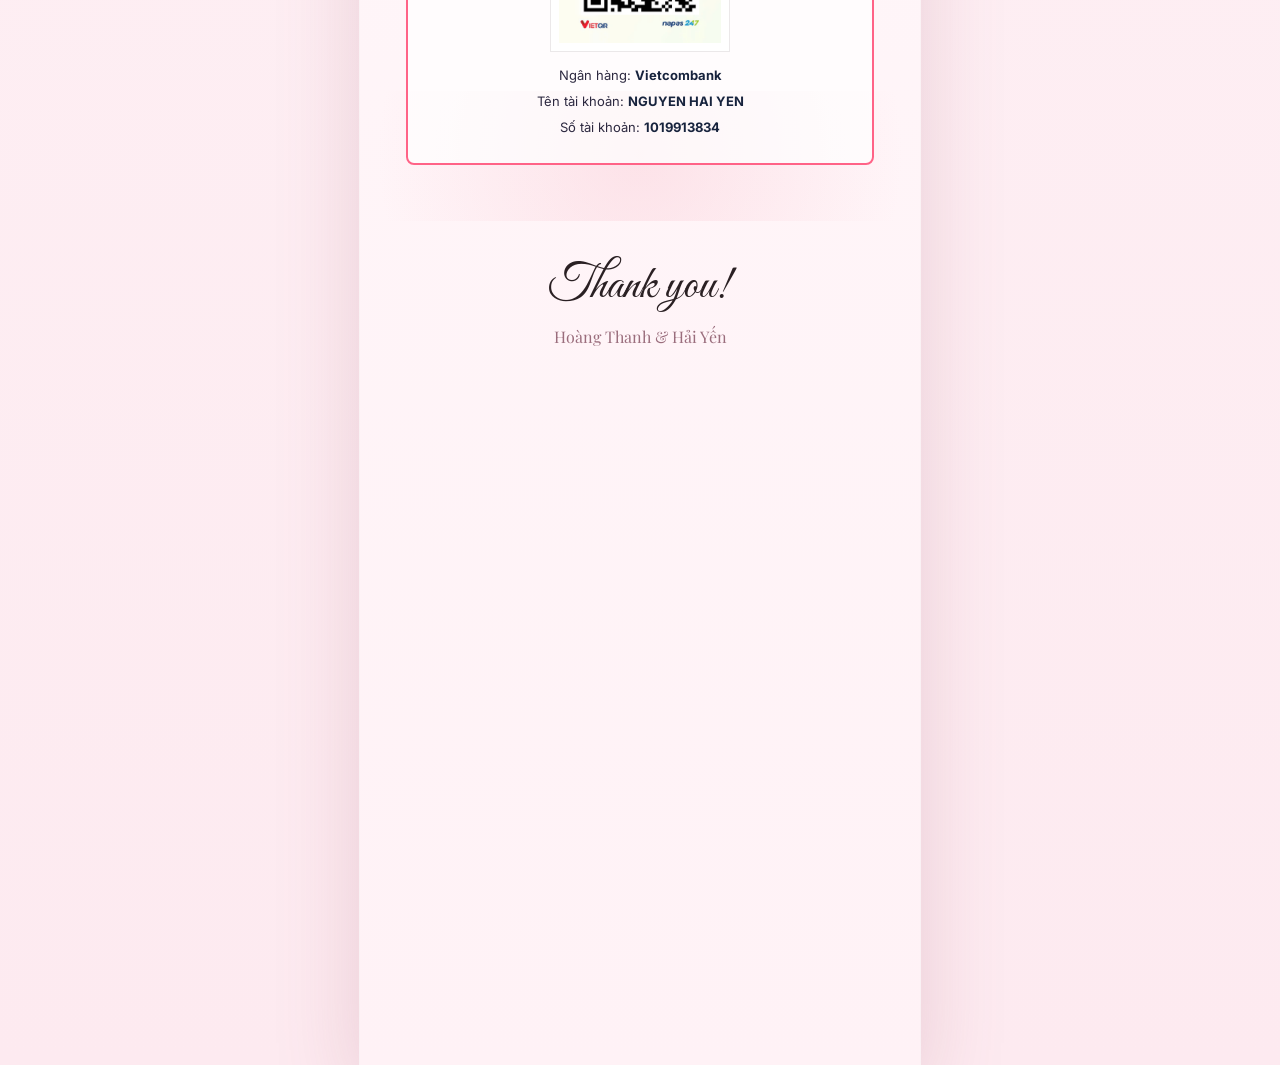
==== commit e07184d3: "Add location selection and event details for guest invitations" ====
--- a/index.html
+++ b/index.html
@@ -1,4 +1,4 @@
-<!doctype html>
+﻿<!doctype html>
 <html lang="vi">
 <head>
   <meta charset="UTF-8" />
@@ -7,7 +7,1169 @@
   <link rel="preconnect" href="https://fonts.googleapis.com">
   <link rel="preconnect" href="https://fonts.gstatic.com" crossorigin>
   <link href="https://fonts.googleapis.com/css2?family=Great+Vibes&family=Playfair+Display:wght@400;500;600;700&family=Inter:wght@300;400;500;600;700&display=swap" rel="stylesheet">
-  <link rel="stylesheet" href="assets/style.css" />
+  <style>
+/* Root Variables */
+:root {
+    --pink: #f8dce3;
+    --pink2: #fff2f5;
+    --rose: #df879c;
+    --text: #272023;
+    --muted: #816b70;
+}
+
+/* Fonts */
+@font-face {
+    font-family: 'LovelyHome';
+    src: url('./assets/fonts/LovelyHome-9aBZ.ttf') format('truetype');
+    font-weight: normal;
+    font-style: normal;
+    font-display: swap;
+}
+
+@font-face {
+    font-family: 'Wedding';
+    src: url('./assets/fonts/Wedding.ttf') format('truetype');
+    font-weight: normal;
+    font-style: normal;
+    font-display: swap;
+}
+
+/* Global Styles */
+* {
+    box-sizing: border-box;
+}
+
+html {
+    scroll-behavior: smooth;
+}
+
+body {
+    margin: 0;
+    font-family: Inter, sans-serif;
+    color: var(--text);
+    background:
+        radial-gradient(circle at 12% 8%, rgba(255, 255, 255, .9), transparent 18%),
+        radial-gradient(circle at 82% 3%, rgba(246, 174, 193, .45), transparent 22%),
+        linear-gradient(180deg, #fdeef2 0%, #fff8fa 48%, #fdeaf0 100%);
+    min-height: 100vh;
+}
+
+body::before {
+    content: "";
+    position: fixed;
+    inset: 0;
+    background:
+        radial-gradient(circle at 7% 12%, rgba(196, 83, 103, .28) 0 30px, transparent 31px),
+        radial-gradient(circle at 17% 7%, rgba(247, 168, 190, .42) 0 44px, transparent 45px),
+        radial-gradient(circle at 92% 8%, rgba(221, 124, 148, .25) 0 54px, transparent 55px);
+    filter: blur(16px);
+    opacity: .9;
+    pointer-events: none;
+}
+
+/* Layout container */
+.phone-page {
+    position: relative;
+    width: min(430px, 100vw);
+    margin: 0 auto;
+    background: linear-gradient(180deg, #fff7f9 0, #fff 42%, #fff2f6 100%);
+    min-height: 100vh;
+    overflow: hidden;
+    box-shadow: 0 0 0 1px rgba(255, 255, 255, .6), 0 30px 80px rgba(157, 82, 102, .2);
+}
+
+.screen {
+    min-height: 760px;
+    padding: 10px 28px 42px;
+    position: relative;
+    display: flex;
+    flex-direction: column;
+    align-items: center;
+    overflow: hidden;
+}
+
+.screen::after {
+    content: "";
+    position: absolute;
+    inset: auto -90px -80px -90px;
+    height: 210px;
+    background: radial-gradient(circle at 50% 30%, rgba(248, 190, 202, .34), transparent 66%);
+    pointer-events: none;
+    z-index: 0;
+}
+
+.ceremony::after,
+.thanks::after {
+    display: none;
+}
+
+.screen>* {
+    position: relative;
+    z-index: 1;
+}
+
+/* --- LÀM LẠI KHỐI DATE-CARD THEO MẪU ẢNH --- */
+.date-card {
+    display: flex;
+    align-items: center;
+    justify-content: center;
+    width: 100%;
+    max-width: 320px;
+    margin: 0 auto 6px;
+    background: transparent !important;
+    border: none !important;
+    box-shadow: none !important;
+    backdrop-filter: none !important;
+    padding: 0;
+    gap: 0;
+}
+
+.date-panel {
+    width: 100%;
+    max-width: 360px;
+    margin: 22px auto 12px;
+    padding: 18px 14px 14px;
+    background: rgba(248, 220, 227, .75);
+    border-radius: 18px;
+    box-shadow: 0 12px 24px rgba(223, 135, 156, .18);
+}
+
+.date-panel .lunar {
+    margin: 8px 0 0;
+    text-align: center;
+    font-size: 14px;
+}
+
+.date-card .date-side {
+    flex: 1;
+    text-align: center;
+    font-family: 'Playfair Display', serif;
+    font-size: 18px;
+    color: #6b4652;
+    font-weight: 600;
+    font-style: italic;
+    line-height: 1.25;
+    white-space: nowrap;
+}
+
+.date-card .date-divider {
+    width: 1px;
+    height: 58px;
+    background: #a0a0a0;
+    opacity: 0.6;
+}
+
+.date-card .date-center {
+    display: flex;
+    flex-direction: column;
+    align-items: center;
+    justify-content: center;
+    padding: 0 16px;
+    min-width: 112px;
+}
+
+.date-card .day-name,
+.date-card .month-name {
+    font-family: 'Playfair Display', serif;
+    font-size: 17px;
+    color: #75525d;
+    font-weight: 600;
+    font-style: italic;
+    letter-spacing: 0.8px;
+}
+
+.date-card .big-day {
+    font-family: 'Wedding', 'Playfair Display', serif;
+    font-size: 68px;
+    font-weight: 400;
+    line-height: 1;
+    color: #2a2023;
+    margin: -2px 0;
+}
+
+/* Typography elements */
+.script {
+    font-family: 'Great Vibes', cursive;
+    font-size: 47px;
+    line-height: 1;
+    color: #2a2023;
+    font-weight: 400;
+    margin: 0;
+    text-align: center;
+}
+
+.script.small-script {
+    font-family: 'LovelyHome', 'Great Vibes', cursive;
+    font-size: 55px;
+    margin-top: 24px;
+    text-align: center;
+    width: 100%;
+    /* Sử dụng clamp để font tự động nhỏ lại khi màn hình hẹp, không bị tràn */
+    font-size: clamp(38px, 12vw, 55px);
+    white-space: normal;
+    /* Đổi từ nowrap thành normal để an toàn */
+    word-break: break-word;
+}
+
+.names {
+    font-family: 'Great Vibes', cursive;
+    font-weight: 400;
+    font-size: 32px;
+    margin: 10px 0 34px;
+    color: #6b555b;
+}
+
+.pink-cloud {
+    position: absolute;
+    inset: 0;
+    background: radial-gradient(circle at 20% 40%, rgba(244, 154, 176, .42), transparent 18%), radial-gradient(circle at 76% 42%, rgba(249, 209, 218, .64), transparent 22%), radial-gradient(circle at 45% 80%, rgba(249, 189, 204, .32), transparent 28%);
+    filter: blur(10px);
+    opacity: .95;
+    z-index: 0;
+}
+
+.couple-cutout {
+    width: 255px;
+    height: 382px;
+    display: flex;
+    justify-content: center;
+    align-items: flex-end;
+    overflow: hidden;
+}
+
+.couple-cutout img {
+    width: 100%;
+    height: 100%;
+    object-fit: cover;
+    object-position: center;
+    border-radius: 3px;
+    mix-blend-mode: multiply;
+    filter: contrast(1.04) saturate(.92);
+}
+
+.lunar {
+    font-family: 'Playfair Display', serif;
+    font-size: 13px;
+    font-style: italic;
+    color: #555;
+    margin: 8px 0 0;
+}
+
+.quote {
+    font-family: 'Playfair Display', serif;
+    font-size: 20px;
+    font-style: italic;
+    line-height: 1.7;
+    letter-spacing: .3px;
+    text-align: center;
+    color: #6c5a60;
+    margin: 12px 0 34px;
+}
+
+.guest-invite {
+    width: 100%;
+    text-align: center;
+    margin: 8px 0 18px;
+    color: #6f5961;
+}
+
+.guest-invite span {
+    display: block;
+    font-family: 'Playfair Display', serif;
+    font-size: 13px;
+    letter-spacing: 1.8px;
+    text-transform: uppercase;
+}
+
+.guest-invite strong {
+    display: block;
+    margin-top: 8px;
+    font-family: 'LovelyHome', 'Great Vibes', cursive;
+    font-size: clamp(22px, 6.2vw, 28px);
+    font-weight: 400;
+    line-height: 1.05;
+    color: #2a2023;
+    word-break: break-word;
+}
+
+/* Two columns content layout */
+.two-col {
+    width: 100%;
+    display: grid;
+    grid-template-columns: 45% 1fr;
+    gap: 24px;
+    align-items: center;
+    margin: 12px 0 44px;
+}
+
+.two-col.reverse {
+    grid-template-columns: 1fr 45%;
+    margin-top: 0;
+}
+
+.two-col > * {
+    opacity: 0;
+    transform: translateX(-46px);
+    transition: opacity 1.35s ease, transform 1.35s cubic-bezier(.22, .8, .2, 1);
+}
+
+.two-col > *:last-child {
+    transform: translateX(46px);
+}
+
+.intro.visible .two-col > * {
+    opacity: 1;
+    transform: translateX(0);
+}
+
+.intro.visible .two-col:nth-of-type(2) > * {
+    transition-delay: .14s;
+}
+
+.portrait-card {
+    height: 190px;
+    background: #eee;
+    overflow: hidden;
+}
+
+.portrait-card.tall {
+    height: 230px;
+}
+
+.portrait-card img {
+    width: 100%;
+    height: 100%;
+    object-fit: cover;
+}
+
+.family-text {
+    text-align: center;
+    font-size: 11px;
+    line-height: 1.6;
+}
+
+.family-text h3 {
+    font-size: 12px;
+    margin: 0 0 8px;
+}
+
+.family-text p {
+    margin: 3px 0;
+}
+
+.family-text .parent-name {
+    margin: 1px 0;
+}
+
+.family-text .parent-name span {
+    display: inline-block;
+    text-transform: uppercase;
+    font-weight: 700;
+    letter-spacing: .4px;
+}
+
+.family-text span {
+    display: block;
+    margin-top: 2px;
+    font-family: 'Playfair Display', serif;
+    color: #796168;
+}
+
+.family-text strong {
+    display: block;
+    font-family: 'Great Vibes', cursive;
+    font-size: 28px;
+    font-weight: 400;
+}
+
+
+.section-script {
+    font-size: 44px;
+    margin: 0 0 16px;
+}
+
+.sub {
+    letter-spacing: 3px;
+    font-size: 13px;
+    color: #896f77;
+    margin: 0 0 26px;
+}
+
+.sub.dark {
+    letter-spacing: 0;
+    margin-bottom: 8px;
+    color: #333;
+}
+
+.photo-strip {
+    width: 100%;
+    display: grid;
+    grid-template-columns: 1fr 1.1fr 1fr;
+    gap: 12px;
+    align-items: center;
+    margin: 6px 0 34px;
+}
+
+.photo-strip img {
+    width: 100%;
+    height: 150px;
+    object-fit: cover;
+    opacity: 0;
+    transform: translateX(-52px);
+    transition: opacity 4s ease, transform 4s cubic-bezier(.22, .8, .2, 1);
+}
+
+.photo-strip .mid {
+    height: 205px;
+    transform: none;
+    transition: opacity 4s ease;
+}
+
+.photo-strip img:last-child {
+    transform: translateX(52px);
+}
+
+.invite.visible .photo-strip img {
+    opacity: 1;
+    transform: translateX(0);
+}
+
+.invite.visible .photo-strip .mid {
+    transform: none;
+}
+
+.invite h2 {
+    font-family: 'Playfair Display', serif;
+    font-size: 16px;
+    font-weight: 600;
+    margin: 12px 0 10px;
+    letter-spacing: .8px;
+}
+
+.place {
+    font-size: 13px;
+    margin-top: 18px;
+}
+
+/* Ceremony & Box Event Elements */
+.event-box {
+    width: 100%;
+    border: 1px solid #777;
+    border-radius: 10px;
+    padding: 24px 16px;
+    text-align: center;
+    background: rgba(255, 255, 255, .45);
+}
+
+.event-box h2 {
+    font-size: 14px;
+    margin: 0 0 22px;
+}
+
+.event-box p {
+    margin: 0 0 8px;
+    font-size: 13px;
+}
+
+.event-box strong {
+    display: block;
+    font-size: 20px;
+    letter-spacing: 5px;
+    margin-bottom: 12px;
+}
+
+.event-box em {
+    display: block;
+    font-size: 13px;
+    margin-bottom: 14px;
+}
+
+.event-box span {
+    font-size: 13px;
+}
+
+.event-box .event-location {
+    font-size: 13px;
+    font-weight: 700;
+    letter-spacing: 0;
+    margin-bottom: 0;
+}
+
+.calendar-title {
+    font-family: 'Playfair Display', serif;
+    text-align: center;
+    font-size: 18px;
+    letter-spacing: 1px;
+    margin: 46px 0 18px;
+    
+}
+
+.calendar-title span {
+    font-size: 17px;
+}
+
+.calendar {
+    width: 100%;
+    display: grid;
+    grid-template-columns: repeat(7, 1fr);
+    gap: 0;
+    text-align: center;
+    font-size: 12px;
+}
+
+.calendar b {
+    background: #f4c0cd;
+    padding: 7px 0;
+    font-size: 12px;
+}
+
+.calendar span {
+    height: 40px;
+    display: flex;
+    align-items: center;
+    justify-content: center;
+    position: relative;
+}
+
+.calendar span.heart {
+    color: #4b2632;
+    font-weight: 700;
+    z-index: 0;
+}
+
+.calendar span.heart::before {
+    content: "♡";
+    position: absolute;
+    inset: 50% auto auto 50%;
+    transform: translate(-50%, -53%) scaleX(1.14);
+    color: #d95f7f;
+    font-family: Georgia, 'Times New Roman', serif;
+    font-size: 48px;
+    font-weight: 400;
+    line-height: 1;
+    z-index: -1;
+}
+
+.curve {
+    width: 400px;
+    height: 60px;
+    background: url('./assets/decoration/heart02.png') center/contain no-repeat;
+    align-self: center;
+    margin-top: 22px;
+}
+
+/* Map Section Styles */
+.map-section {
+    padding-top: 46px;
+    padding-bottom: 18px;
+}
+
+.screen.map-section.reveal.visible::before {
+    content: "";
+    position: absolute;
+    top: 8px;
+    left: 50%;
+    width: 170px;
+    height: 34px;
+    background: url('./assets/decoration/heart03.png') center/contain no-repeat;
+    transform: translateX(-50%);
+    pointer-events: none;
+    z-index: 2;
+}
+
+.map-section .location-head {
+    display: flex;
+    gap: 14px;
+    align-items: center;
+    width: 100%;
+    margin: 30px 0 16px;
+}
+
+.location-head .map-pin {
+    width: 40px;
+    height: 40px;
+    display: flex;
+    align-items: center;
+    justify-content: center;
+    font-size: 0;
+}
+
+.location-head .map-pin svg {
+    width: 40px;
+    height: 40px;
+    display: block;
+    filter: drop-shadow(0 6px 12px rgba(234, 67, 53, .25));
+}
+
+.location-head h3 {
+    margin: 4px 0 8px;
+    font-size: 16px;
+}
+
+.location-head p {
+    margin: 0;
+    font-size: 12px;
+    color: #5f5457;
+    line-height: 1.5;
+}
+
+.map-btn {
+    align-self: flex-start;
+    text-decoration: none;
+    background: #ffe1e8;
+    color: #d06682;
+    border: 1px solid #f8baca;
+    border-radius: 10px;
+    padding: 10px 16px;
+    font-size: 13px;
+    margin-bottom: 22px;
+    box-shadow: 0 8px 18px rgba(223, 135, 156, .2);
+}
+
+.map-card {
+    width: 100%;
+    height: 220px;
+    border-radius: 14px;
+    overflow: hidden;
+    box-shadow: 0 14px 26px rgba(99, 121, 135, .18);
+    border: 1px solid rgba(0, 0, 0, .05);
+}
+
+.map-card iframe {
+    width: 100%;
+    height: 100%;
+    border: 0;
+    display: block;
+}
+
+.gift-section {
+    min-height: auto;
+    padding-top: 48px;
+    padding-bottom: 36px;
+    text-align: center;
+}
+
+.gift-flower {
+    width: 152px;
+    height: 40px;
+    margin-bottom: 10px;
+    background: url('./assets/decoration/heart03.png') center/contain no-repeat;
+}
+
+.gift-title {
+    font-size: 38px;
+    color: #21304d;
+}
+
+.gift-note {
+    max-width: 340px;
+    margin: 14px auto 28px;
+    font-family: 'Playfair Display', serif;
+    font-size: 16px;
+    line-height: 1.65;
+    color: #2d2940;
+}
+
+.gift-list {
+    width: 100%;
+    display: grid;
+    grid-template-columns: 1fr;
+    gap: 18px;
+}
+
+.gift-card {
+    width: 100%;
+    padding: 22px 16px 24px;
+    background: rgba(255, 255, 255, .72);
+    border: 2px solid #ff6387;
+    border-radius: 8px;
+}
+
+.gift-card h3 {
+    margin: 0 0 18px;
+    font-family: 'Playfair Display', serif;
+    font-size: 19px;
+    color: #17233d;
+}
+
+.gift-qr {
+    width: 150px;
+    aspect-ratio: 1;
+    margin: 0 auto 16px;
+    display: block;
+    object-fit: contain;
+    background: #fff;
+    border: 8px solid #fff;
+    box-shadow: 0 0 0 1px rgba(0, 0, 0, .08);
+}
+
+.gift-card p {
+    margin: 10px 0 0;
+    font-size: 13px;
+    color: #2d2940;
+}
+
+.gift-card strong {
+    font-weight: 700;
+    color: #17233d;
+}
+
+.divider {
+    width: 100%;
+    height: 1px;
+    background: #e8b8c5;
+    margin-top: 46px;
+    position: relative;
+}
+
+.divider span {
+    position: absolute;
+    left: 50%;
+    top: 50%;
+    transform: translate(-50%, -50%);
+    color: #e28da3;
+    padding: 0 12px;
+}
+
+/* Album & Gallery Sections */
+.album-title {
+    font-size: 34px;
+    align-self: flex-start;
+}
+
+.heart-line {
+    width: 100%;
+    height: 1px;
+    background: #d8aeb8;
+    margin: 14px 0 22px;
+    position: relative;
+}
+
+.heart-line span {
+    position: absolute;
+    left: 62%;
+    top: 50%;
+    transform: translate(-50%, -50%);
+    color: #d87994;
+    background: #fff4f7;
+    padding: 0 12px;
+}
+
+.grid-gallery {
+    display: grid;
+    grid-template-columns: 1fr 1fr;
+    gap: 8px;
+    width: 100%;
+}
+
+.grid-gallery img {
+    width: 100%;
+    height: 220px;
+    object-fit: contain;
+    background: #fff4f7;
+    border-radius: 4px;
+    opacity: 0;
+    transition: opacity 1.35s ease, transform 1.35s cubic-bezier(.22, .8, .2, 1), filter 1.35s ease;
+}
+
+.grid-gallery img:nth-child(1) {
+    transform: translateX(-56px) rotate(-4deg);
+}
+
+.grid-gallery img:nth-child(2) {
+    transform: translateY(-54px) scale(.92);
+}
+
+.grid-gallery img:nth-child(3) {
+    transform: translateY(54px) rotate(4deg);
+}
+
+.grid-gallery img:nth-child(4) {
+    transform: translateX(56px) scale(.94);
+    filter: blur(3px);
+}
+
+.album.visible .grid-gallery img {
+    opacity: 1;
+    transform: none;
+    filter: none;
+}
+
+.album.visible .grid-gallery img:nth-child(2) {
+    transition-delay: .12s;
+}
+
+.album.visible .grid-gallery img:nth-child(3) {
+    transition-delay: .24s;
+}
+
+.album.visible .grid-gallery img:nth-child(4) {
+    transition-delay: .36s;
+}
+
+.final-couple {
+    width: 86%;
+    margin: 38px auto 0;
+    opacity: 0;
+    transform: scale(.9);
+    transition: opacity 1.55s ease .48s, transform 1.55s cubic-bezier(.22, .8, .2, 1) .48s;
+}
+
+.final-couple img {
+    width: 100%;
+    height: 280px;
+    object-fit: contain;
+    object-position: center;
+    background: #fff4f7;
+    border-radius: 6px;
+}
+
+.album.visible .final-couple {
+    opacity: .82;
+    transform: scale(1);
+}
+
+/* Thanks section */
+.thanks {
+    min-height: auto;
+    padding-bottom: 0;
+    display: flex;
+    flex-direction: column;
+    align-items: center;
+}
+
+.screen.thanks.reveal.visible {
+    margin-top: 24px;
+}
+
+.names-small {
+    font-family: 'Playfair Display', serif;
+    color: #9a6d7c;
+    margin-bottom: 12px;
+}
+
+.wish-list {
+    width: 100%;
+    margin-top: 6px;
+}
+
+.wish-item {
+    background: #fff;
+    border: 1px solid #f2d4dc;
+    border-radius: 12px;
+    padding: 12px;
+    margin-top: 10px;
+    font-size: 13px;
+}
+
+.wish-item b {
+    display: block;
+    margin-bottom: 5px;
+}
+
+/* Music Control Fixed Button */
+.music-btn {
+    position: fixed;
+    z-index: 30;
+    left: calc(50% - 195px);
+    bottom: 24px;
+    width: 42px;
+    height: 42px;
+    border-radius: 50%;
+    border: 1px solid rgba(0, 0, 0, .12);
+    background: rgba(255, 255, 255, .86);
+    box-shadow: 0 5px 18px rgba(0, 0, 0, .18);
+    font-size: 22px;
+    cursor: pointer;
+}
+
+.music-btn.playing {
+    animation: pulse 1.2s infinite;
+}
+
+@keyframes pulse {
+    50% {
+        transform: scale(1.08);
+        box-shadow: 0 0 0 8px rgba(228, 151, 170, .22);
+    }
+}
+
+/* Decorative Petals */
+.petal-layer {
+    position: fixed;
+    inset: 0;
+    pointer-events: none;
+    z-index: 40;
+    overflow: hidden;
+}
+
+.petal {
+    position: absolute;
+    top: -8vh;
+    width: 18px;
+    height: 13px;
+    background: linear-gradient(135deg, #fff, #f4a8ba);
+    border-radius: 100% 0 100% 0;
+    opacity: .72;
+    animation: fall linear forwards;
+}
+
+@keyframes fall {
+    to {
+        transform: translate3d(var(--x), 110vh, 0) rotate(720deg);
+    }
+}
+
+/* Scroll Animation Elements */
+.reveal {
+    opacity: 0;
+    transform: translateY(40px);
+    transition: opacity .85s ease, transform .85s ease;
+}
+
+.reveal.visible {
+    opacity: 1;
+    transform: none;
+}
+
+/* RSVP Modal Window styles */
+.modal {
+    position: fixed;
+    inset: 0;
+    background: rgba(0, 0, 0, .35);
+    z-index: 100;
+    display: none;
+    align-items: center;
+    justify-content: center;
+    padding: 24px;
+}
+
+.modal.show {
+    display: flex;
+}
+
+.modal-card {
+    width: min(360px, 100%);
+    background: #fff8fa;
+    border-radius: 22px;
+    padding: 26px;
+    position: relative;
+    box-shadow: 0 25px 90px rgba(0, 0, 0, .26);
+    display: flex;
+    flex-direction: column;
+    gap: 12px;
+}
+
+.modal .close {
+    position: absolute;
+    right: 16px;
+    top: 12px;
+    background: transparent;
+    border: 0;
+    font-size: 28px;
+    cursor: pointer;
+}
+
+.modal .script {
+    font-size: 38px;
+    margin-bottom: 8px;
+}
+
+.modal input,
+.modal select {
+    width: 100%;
+    border: 1px solid #efd1d9;
+    border-radius: 10px;
+    padding: 12px;
+    background: #fff;
+    font-family: Inter;
+}
+
+.modal .submit {
+    border: 0;
+    border-radius: 7px;
+    padding: 12px 17px;
+    font-weight: 700;
+    box-shadow: 0 6px 16px rgba(153, 89, 104, .18);
+    background: #e9c4dd;
+    color: #4b3141;
+    cursor: pointer;
+}
+
+/* Responsive Media Queries */
+@media (min-width: 768px) {
+    .phone-page {
+        width: min(560px, 100vw);
+    }
+
+    .screen {
+        min-height: 820px;
+        padding: 18px 46px 56px;
+    }
+
+    .music-btn {
+        left: calc(50% - 252px);
+    }
+
+    .date-panel {
+        max-width: 420px;
+    }
+
+    .date-card .date-side {
+        font-size: 20px;
+    }
+
+    .date-card .day-name,
+    .date-card .month-name {
+        font-size: 18px;
+    }
+
+    .date-card .big-day {
+        font-size: 76px;
+    }
+
+    .quote {
+        font-size: 22px;
+    }
+
+    .couple-cutout {
+        width: 310px;
+        height: 465px;
+    }
+
+    .two-col {
+        gap: 32px;
+    }
+
+    .portrait-card {
+        height: 235px;
+    }
+
+    .portrait-card.tall {
+        height: 285px;
+    }
+
+    .photo-strip {
+        gap: 16px;
+    }
+
+    .photo-strip img {
+        height: 190px;
+    }
+
+    .photo-strip .mid {
+        height: 250px;
+    }
+
+    .event-box {
+        padding: 30px 20px;
+    }
+
+    .event-box h2 {
+        font-size: 16px;
+    }
+
+    .event-box p,
+    .event-box em {
+        font-size: 15px;
+    }
+
+    .event-box strong {
+        font-size: 24px;
+    }
+
+    .map-card {
+        height: 280px;
+    }
+
+    .gift-note {
+        max-width: 460px;
+        font-size: 17px;
+    }
+
+    .gift-card {
+        padding: 26px 24px 28px;
+    }
+
+    .gift-qr {
+        width: 178px;
+    }
+
+    .grid-gallery {
+        gap: 12px;
+    }
+
+    .grid-gallery img {
+        height: 270px;
+    }
+
+    .final-couple img {
+        height: 360px;
+    }
+}
+
+@media (max-width: 430px) {
+    .phone-page {
+        width: 100vw;
+    }
+
+    .music-btn {
+        left: 18px;
+    }
+
+    .screen {
+        min-height: 0px;
+        padding-left: 24px;
+        padding-right: 24px;
+    }
+
+    .date-card {
+        max-width: 310px;
+    }
+
+    .date-card .date-side {
+        font-size: 16px;
+    }
+
+    .date-card .big-day {
+        font-size: 62px;
+    }
+
+    .date-card .day-name,
+    .date-card .month-name {
+        font-size: 15px;
+    }
+
+    .date-card .date-center {
+        padding: 0 12px;
+        min-width: 100px;
+    }
+
+    .grid-gallery img {
+        height: 202px;
+    }
+
+    .small-script {
+        font-size: 50px;
+    }
+
+    .couple-cutout {
+        width: 240px;
+    }
+
+    .script.small-script {
+        font-size: clamp(36px, 11vw, 48px);
+        /* Thu nhỏ vừa vặn với màn hình điện thoại */
+        white-space: normal;
+        line-height: 1.1;
+    }
+
+    .phone-page {
+        width: 100vw;
+    }
+}
+
+  </style>
   <script>
     window.WEDDING_CONFIG = {
       pageTitle: "Thư mời cưới Hoàng Thanh & Hải Yến",
@@ -32,9 +1194,9 @@
   <div class="petal-layer" aria-hidden="true"></div>
 
   <main class="phone-page">
-    <button class="music-btn" id="musicBtn" aria-label="Bật/tắt nhạc">♫</button>
-    <audio id="bgMusic" loop>
-      <source src="bgmusic/wedding.mp3" type="audio/mpeg">
+    <button class="music-btn playing" id="musicBtn" aria-label="Bật/tắt nhạc">♪</button>
+    <audio id="bgMusic" loop autoplay>
+      <source src="./bgmusic/wedding.mp3" type="audio/mpeg">
     </audio>
 
     <section class="screen hero reveal">
@@ -42,7 +1204,7 @@
       <p class="script small-script">Save The Date</p>
       <h1 class="names" data-var="heroNames">Hoàng Thanh & Hải Yến</h1>
       <div class="couple-cutout">
-        <img src="assets/images/2aoboqxk8bb7ryrcvkpcsbquv23espg9alptlsui2.jpg" alt="Cô dâu chú rể">
+        <img src="./assets/images/2aoboqxk8bb7ryrcvkpcsbquv23espg9alptlsui2.jpg" alt="Cô dâu chú rể">
       </div>
       
       <div class="date-panel">
@@ -71,7 +1233,7 @@
       </div>
       <p class="quote">Hôn nhân là chuyện cả đời,<br>yêu người vừa ý, cưới người mình thương...</p>
       <div class="two-col">
-        <div class="portrait-card tall"><img src="assets/images/2aoboqxk8bfvtajfiaibpwwpfquoo82ajdtrwig45.jpg" alt="Chú rể"></div>
+        <div class="portrait-card tall"><img src="./assets/images/2aoboqxk8bfvtajfiaibpwwpfquoo82ajdtrwig45.jpg" alt="Chú rể"></div>
         <div class="family-text">
           <h3>NHÀ TRAI</h3>
           <p class="parent-name"><span data-var="groomFather">Ông Hoàng Văn Ngoan</span></p>
@@ -90,16 +1252,16 @@
           <span>Cô Dâu</span>
           <strong data-var="brideName">Hải Yến</strong>
         </div>
-        <div class="portrait-card"><img src="assets/images/2aoboqxk8brhg4noisvuf3t8mhg43hqjch8rhdwa14.jpg" alt="Cô dâu"></div>
+        <div class="portrait-card"><img src="./assets/images/2aoboqxk8brhg4noisvuf3t8mhg43hqjch8rhdwa14.jpg" alt="Cô dâu"></div>
       </div>
     </section>
 
     <section class="screen invite reveal">
       
       <div class="photo-strip">
-        <img src="assets/images/2aoboqxk8bi8sdp41vhoywgkjrughkeqdpyvaf7211.jpg" alt="Ảnh cưới 1">
-        <img class="mid" src="assets/images/2aoboqxk8bhrqsopv3a44auirmfspzmofc1caezo13.jpg" alt="Ảnh cưới 2">
-        <img src="assets/images/2aoboqxk8bvnqz4zblrsjp7slz3hfkcr9mkkysde8.jpg" alt="Ảnh cưới 3">
+        <img src="./assets/images/2aoboqxk8bi8sdp41vhoywgkjrughkeqdpyvaf7211.jpg" alt="Ảnh cưới 1">
+        <img class="mid" src="./assets/images/2aoboqxk8bhrqsopv3a44auirmfspzmofc1caezo13.jpg" alt="Ảnh cưới 2">
+        <img src="./assets/images/2aoboqxk8bvnqz4zblrsjp7slz3hfkcr9mkkysde8.jpg" alt="Ảnh cưới 3">
       </div>
       <h2>LỄ THÀNH HÔN</h2>
       <p class="sub dark">Vào Lúc</p>
@@ -125,9 +1287,10 @@
     <section class="screen ceremony reveal">
       <div class="event-box">
         <h2>TIỆC MỪNG LỄ THÀNH HÔN</h2>
-        <p>16 giờ 30' · Thứ 7</p>
-        <strong>06 tháng 06 năm 2026</strong>
-        <em>(Tức ngày 21 tháng 04 năm Bính Ngọ)</em>
+        <p data-event-time>16 giờ 30' · Thứ 7</p>
+        <strong data-event-date>06 tháng 06 năm 2026</strong>
+        <em data-event-lunar>(Tức ngày 21 tháng 04 năm Bính Ngọ)</em>
+        <strong class="event-location" data-event-location>Tại tư gia nhà trai</strong>
       </div>
       <p class="calendar-title">SAVE THE DATE<br><span>THÁNG 6 - 2026</span></p>
       <div class="calendar">
@@ -145,13 +1308,13 @@
       <p class="script album-title">Album hình cưới</p>
       <div class="heart-line"><span>♥</span></div>
       <div class="grid-gallery">
-        <img src="assets/images/2aoboqxhhaanqzj1r0muh4b5q6axmpjiihl9fsa41.jpg" alt="Album 1">
-        <img src="assets/images/2aoboqxk8bb7ryrcvkpcsbvrlvfpnqqc2k3a8w5g7.jpg" alt="Album 2">
-        <img src="assets/images/2aoboqxk8bgljsrnpegiqjfkpqgardao2hiwymzy12.jpg" alt="Album 3">
-        <img src="assets/images/2aoboqxk8bjtwrumxb7lidij3giewyrcap32prd215.jpg" alt="Album 4">
+        <img src="./assets/images/2aoboqxhhaanqzj1r0muh4b5q6axmpjiihl9fsa41.jpg" alt="Album 1">
+        <img src="./assets/images/2aoboqxk8bb7ryrcvkpcsbvrlvfpnqqc2k3a8w5g7.jpg" alt="Album 2">
+        <img src="./assets/images/2aoboqxk8bgljsrnpegiqjfkpqgardao2hiwymzy12.jpg" alt="Album 3">
+        <img src="./assets/images/2aoboqxk8bjtwrumxb7lidij3giewyrcap32prd215.jpg" alt="Album 4">
       </div>
       <div class="final-couple">
-        <img src="assets/images/2aoboqxk8brk3bobchvy7dmlucrrgyyhwjv42uig6.jpg" alt="Cặp đôi">
+        <img src="./assets/images/2aoboqxk8brk3bobchvy7dmlucrrgyyhwjv42uig6.jpg" alt="Cặp đôi">
       </div>
     </section>
 
@@ -198,14 +1361,14 @@
       <div class="gift-list">
         <div class="gift-card">
           <h3>Mừng cưới đến chú rể</h3>
-          <img class="gift-qr" src="assets/Qr/hvtQr.png" alt="Mã QR mừng cưới chú rể">
+          <img class="gift-qr" src="./assets/Qr/hvtQr.png" alt="Mã QR mừng cưới chú rể">
           <p>Ngân hàng: <strong>Vietcombank</strong></p>
           <p>Tên tài khoản: <strong>HOANG VAN THANH</strong></p>
           <p>Số tài khoản: <strong>1034420414</strong></p>
         </div>
         <div class="gift-card">
           <h3>Mừng cưới đến cô dâu</h3>
-          <img class="gift-qr" src="assets/Qr/hyQr.png" alt="Mã QR mừng cưới cô dâu">
+          <img class="gift-qr" src="./assets/Qr/hyQr.png" alt="Mã QR mừng cưới cô dâu">
           <p>Ngân hàng: <strong>Vietcombank</strong></p>
           <p>Tên tài khoản: <strong>NGUYEN HAI YEN</strong></p>
           <p>Số tài khoản: <strong>1019913834</strong></p>
@@ -232,7 +1395,123 @@
       <button class="submit">Gửi xác nhận</button>
     </div>
   </div>
-
-  <script src="assets/app.js"></script>
+  <script>
+const weddingConfig = window.WEDDING_CONFIG || {};
+const bindingTargets = document.querySelectorAll('[data-var]');
+bindingTargets.forEach((el) => {
+  const key = el.getAttribute('data-var');
+  if (!key || !(key in weddingConfig)) return;
+  const value = weddingConfig[key];
+  if (el.hasAttribute('data-var-html')) {
+    el.innerHTML = value;
+  } else {
+    el.textContent = value;
+  }
+});
+
+const guestName = new URLSearchParams(window.location.search).get('guest');
+const guestNameTargets = document.querySelectorAll('[data-guest-name]');
+if (guestName && guestName.trim()) {
+  guestNameTargets.forEach((el) => {
+    el.textContent = guestName.trim();
+  });
+}
+
+const pageType = new URLSearchParams(window.location.search).get('p');
+if (pageType === 'nhagai') {
+  const eventDetails = {
+    time: "7 giờ 30' · Chủ Nhật",
+    date: '07 tháng 06 năm 2026',
+    lunar: '(Tức ngày 22 tháng 04 năm Bính Ngọ)',
+    location: 'Tại tư gia nhà gái'
+  };
+
+  const eventBindings = {
+    time: document.querySelector('[data-event-time]'),
+    date: document.querySelector('[data-event-date]'),
+    lunar: document.querySelector('[data-event-lunar]'),
+    location: document.querySelector('[data-event-location]')
+  };
+
+  Object.entries(eventDetails).forEach(([key, value]) => {
+    if (eventBindings[key]) eventBindings[key].textContent = value;
+  });
+}
+
+const reveals = document.querySelectorAll('.reveal');
+const io = new IntersectionObserver((entries)=>{
+  entries.forEach(e=>{ if(e.isIntersecting) e.target.classList.add('visible'); });
+},{threshold:.16});
+reveals.forEach(el=>io.observe(el));
+
+const layer = document.querySelector('.petal-layer');
+function makePetal(){
+  if (!layer) return;
+  const p=document.createElement('span');
+  p.className='petal';
+  p.style.left=Math.random()*100+'vw';
+  p.style.setProperty('--x',(Math.random()*160-80)+'px');
+  p.style.animationDuration=(6+Math.random()*7)+'s';
+  p.style.animationDelay=(Math.random()*1.2)+'s';
+  p.style.transform=`rotate(${Math.random()*120}deg)`;
+  layer.appendChild(p);
+  setTimeout(()=>p.remove(),14000);
+}
+setInterval(makePetal,430);
+for(let i=0;i<16;i++) setTimeout(makePetal,i*170);
+
+const musicBtn=document.getElementById('musicBtn');
+const bgMusic=document.getElementById('bgMusic');
+if (musicBtn && bgMusic) {
+  const setMusicState = () => {
+    const isPlaying = !bgMusic.paused;
+    musicBtn.classList.toggle('playing', isPlaying);
+    musicBtn.textContent = isPlaying ? '♪' : '♫';
+  };
+
+  const tryPlayMusic = async () => {
+    try {
+      await bgMusic.play();
+      setMusicState();
+    } catch (e) {
+      setMusicState();
+    }
+  };
+
+  bgMusic.addEventListener('play', setMusicState);
+  bgMusic.addEventListener('pause', setMusicState);
+  window.addEventListener('load', tryPlayMusic);
+  document.addEventListener('click', tryPlayMusic, { once: true });
+  document.addEventListener('touchstart', tryPlayMusic, { once: true });
+
+  musicBtn.addEventListener('click', async ()=>{
+    try{
+      if(bgMusic.paused){ await bgMusic.play(); }
+      else{ bgMusic.pause(); }
+      setMusicState();
+    }catch(e){ setMusicState(); }
+  });
+}
+
+const modal=document.getElementById('rsvpModal');
+const rsvpClose=document.getElementById('rsvpClose');
+if (modal) {
+  if (rsvpClose) rsvpClose.onclick=()=>modal.classList.remove('show');
+  modal.addEventListener('click',e=>{ if(e.target===modal) modal.classList.remove('show'); });
+}
+
+// Wishlist handling safely check elements
+const list=document.getElementById('wishList');
+const wishes=JSON.parse(localStorage.getItem('wedding-wishes')||'[]');
+function renderWishes(){
+  if (!list) return;
+  list.innerHTML=wishes.map(w=>`<div class="wish-item"><b>${escapeHtml(w.name)}</b><span>${escapeHtml(w.text)}</span></div>`).join('');
+}
+function escapeHtml(s){return String(s).replace(/[&<>'"]/g,c=>({'&':'&amp;','<':'&lt;','>':'&gt;',"'":'&#39;','"':'&quot;'}[c]));}
+renderWishes();
+
+  </script>
 </body>
 </html>
+
+
